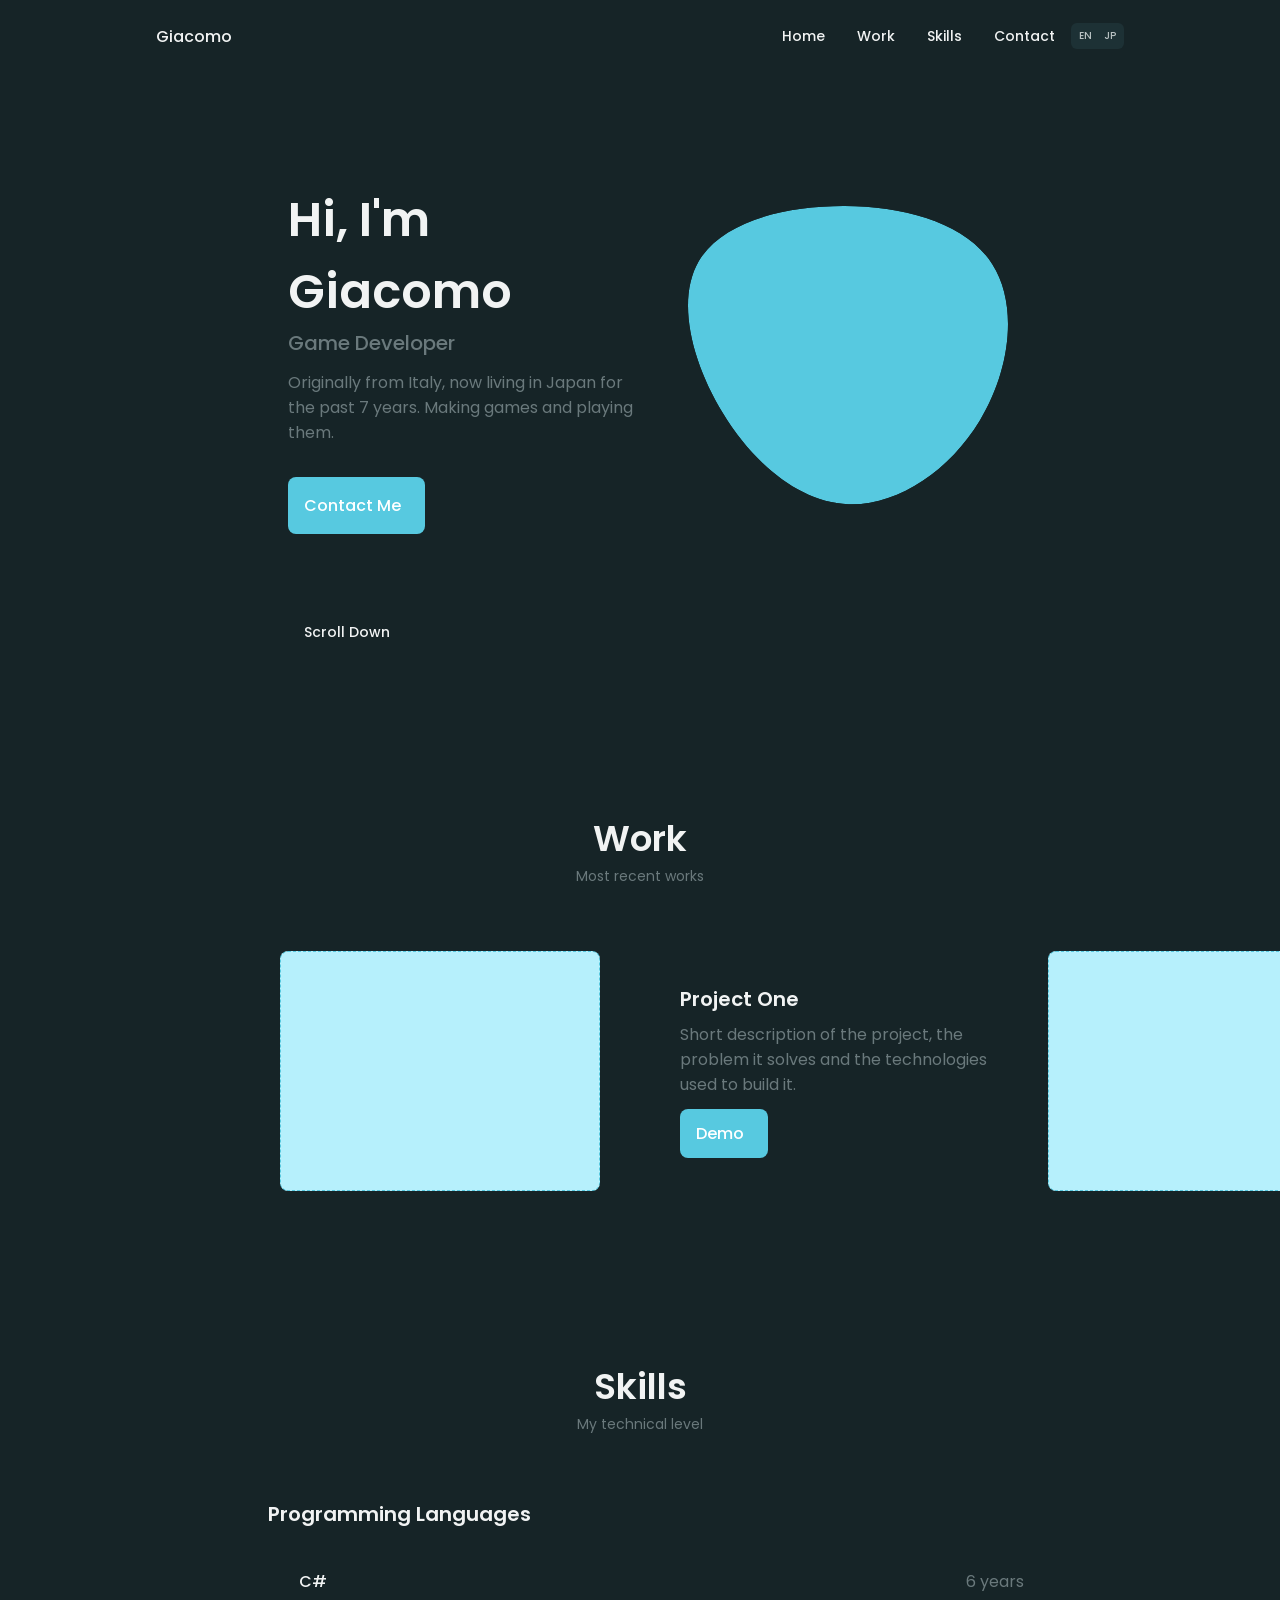
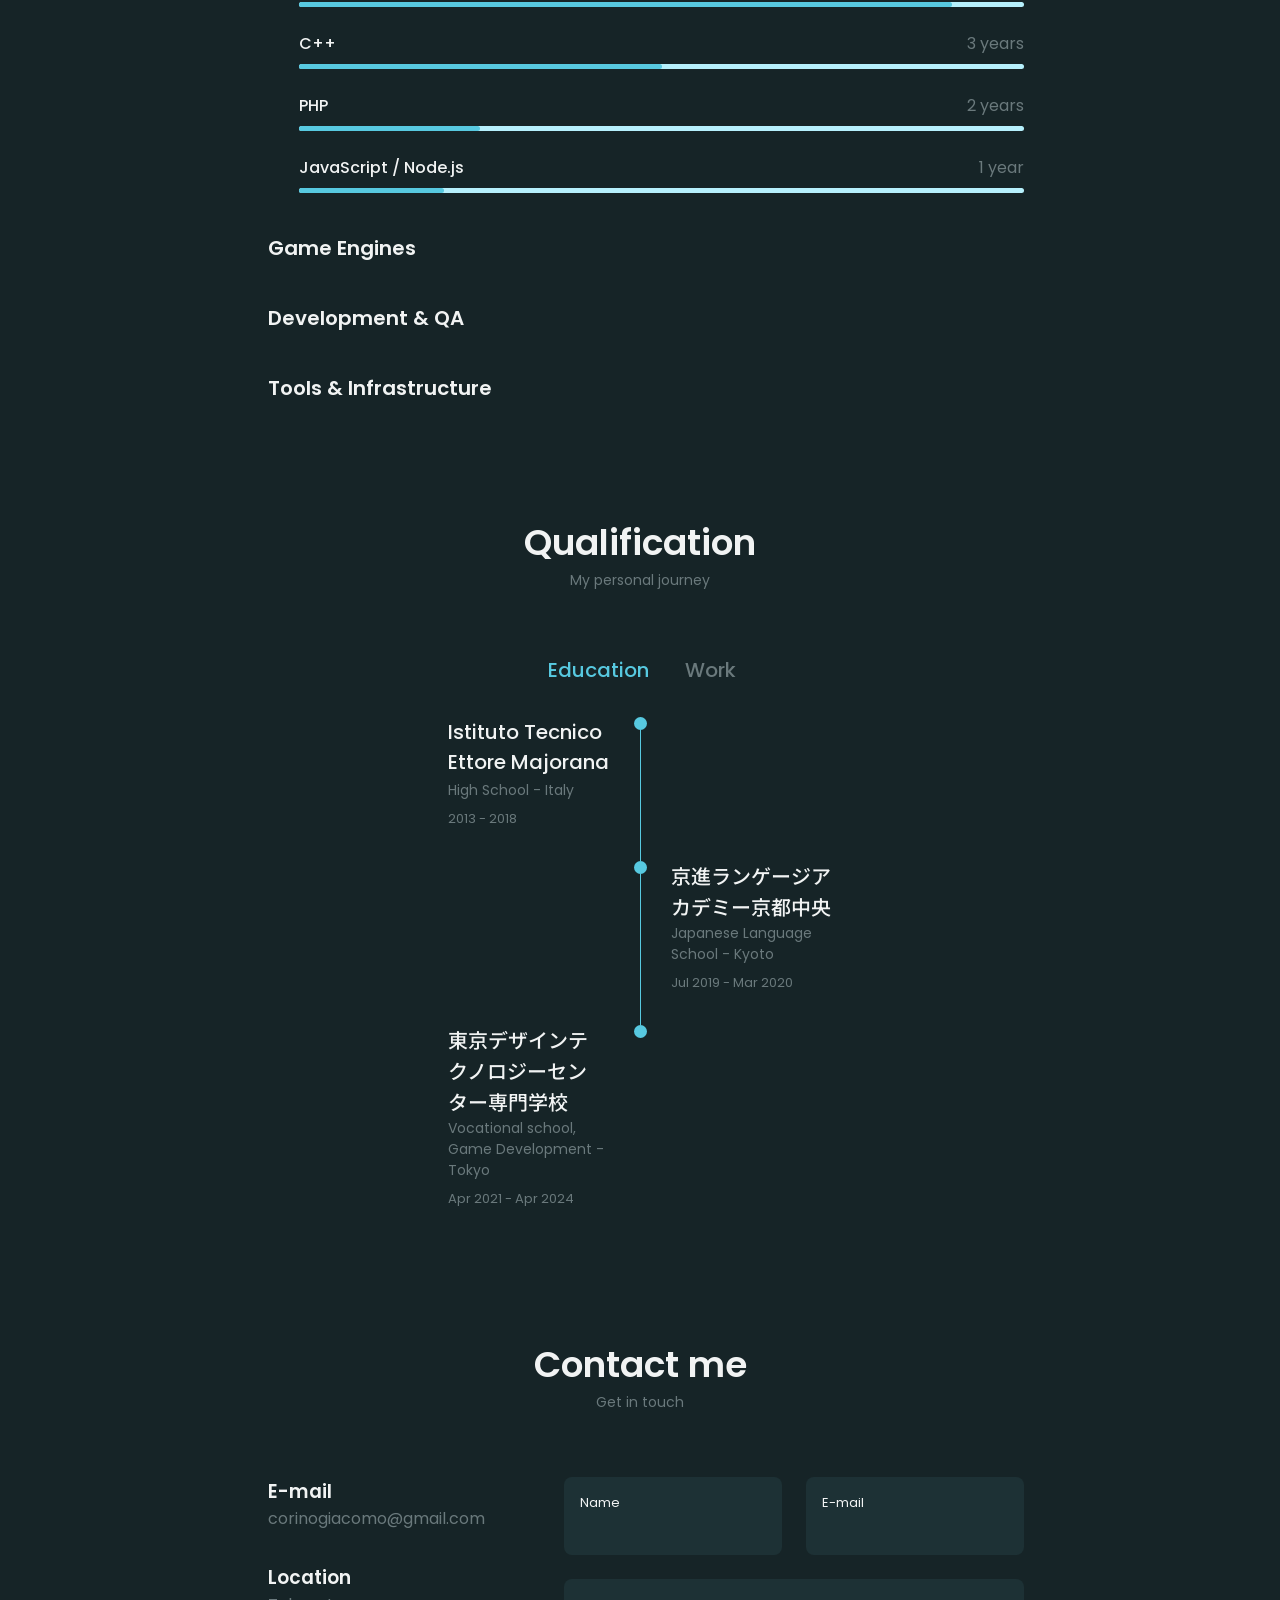
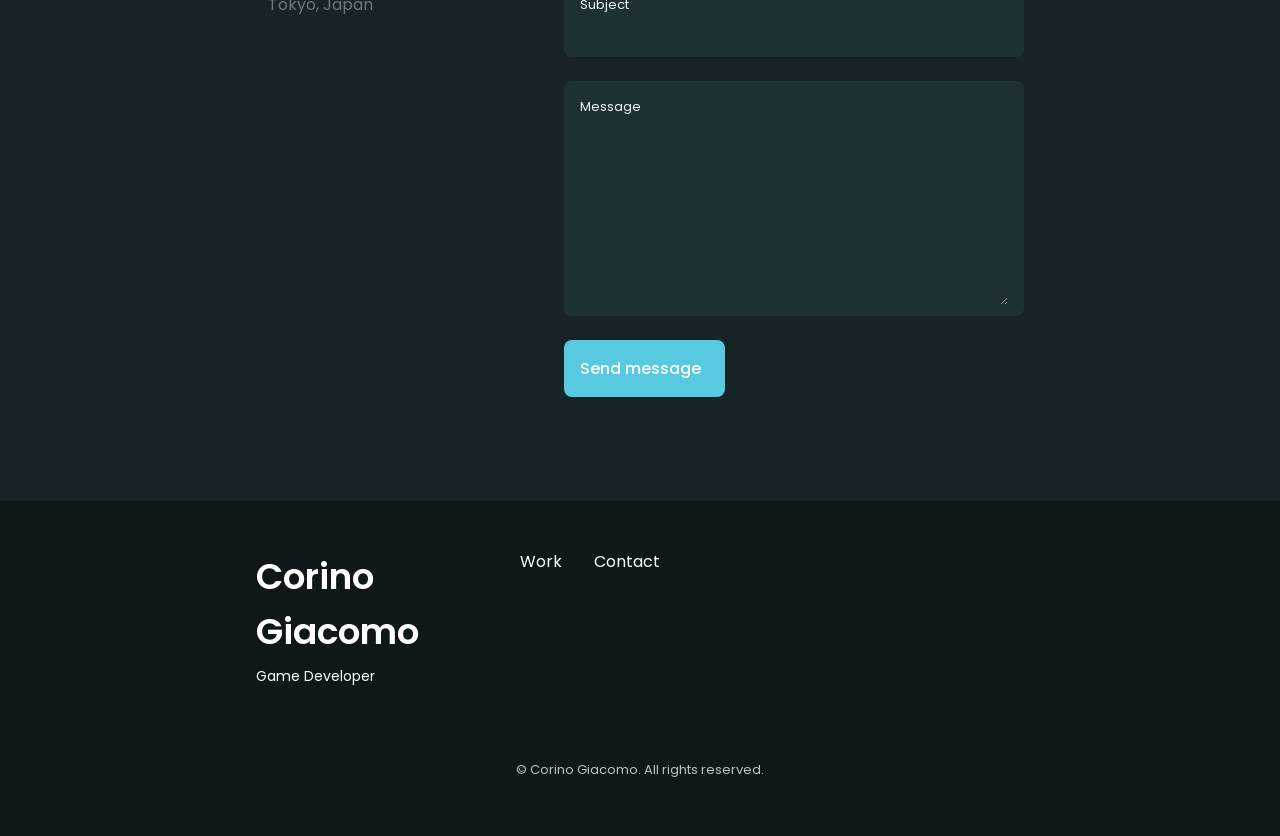
==== index.html @ ec6064d3 "chore: update description text" ====
<!DOCTYPE html>
    <html lang="en">
    <head>
        <meta charset="UTF-8">
        <meta name="viewport" content="width=device-width, initial-scale=1.0">

        <!--==================== UNICONS ====================-->
        <link rel="stylesheet" href="https://unicons.iconscout.com/release/v4.0.0/css/line.css">

        <!--==================== SWIPER CSS ====================-->
        <link rel="stylesheet" href="./packages/css/swiper-bundle.min.css">

        <!--==================== CSS ====================-->
        <link rel="stylesheet" href="./packages/css/styles.css">

        <title>Corino Giacomo — Game Developer</title>
    </head>
    <body>
        <!--==================== HEADER ====================-->
        <header class="header" id="header">
            <nav class="nav container">
                <a href="#" class="nav__logo" data-i18n="common.name">Giacomo</a>
                <div class="nav__menu" id="nav-menu">
                    <ul class="nav__list grid">
                        <li class="nav__item">
                            <a href="#home" class="nav__link">
                                <i class="uil uil-estate nav__icon"></i><span data-i18n="nav.home">Home</span>
                            </a>
                        </li>
                        <li class="nav__item">
                            <a href="#work" class="nav__link">
                                <i class="uil uil-scenery nav__icon"></i><span data-i18n="nav.work">Work</span>
                            </a>
                        </li>
                        <li class="nav__item">
                            <a href="#skills" class="nav__link">
                                <i class="uil uil-file-alt nav__icon"></i><span data-i18n="nav.skills">Skills</span>
                            </a>
                        </li>
                        <li class="nav__item">
                            <a href="#contact" class="nav__link">
                                <i class="uil uil-message nav__icon"></i><span data-i18n="nav.contact">Contact</span>
                            </a>
                        </li>
                    </ul>
                    <i class="uil uil-times nav__close" id="nav-close"></i>
                </div>
                <div class="nav__btns">
                    <!-- Language switch -->
                    <div class="lang-switch" role="group" aria-label="Language">
                        <button type="button" class="lang-switch__btn" data-lang="en">EN</button>
                        <button type="button" class="lang-switch__btn" data-lang="ja">JP</button>
                    </div>

                    <div class="nav__toggle" id="nav-toggle">
                        <i class="uil uil-apps"></i>
                    </div>
                </div>
            </nav>
        </header>

        <!--==================== MAIN ====================-->
        <main class="main">
            <!--==================== HOME ====================-->
            <section class="home section" id="home">
                <div class="home__container container grid">
                    <div class="home__content grid">
                        <div class="home__social">
                            <a href="https://www.linkedin.com/in/giacomo-corino-6b6a43167/" target="_blank" rel="noopener" class="home__social-icon" aria-label="LinkedIn">
                                <i class="uil uil-linkedin-alt"></i>
                            </a>
                            <a href="https://github.com/corinogiacomo" target="_blank" rel="noopener" class="home__social-icon" aria-label="GitHub">
                                <i class="uil uil-github-alt"></i>
                            </a>
                        </div>

                        <div class="home__img">
                            <svg class="home__blob" viewBox="0 0 200 187" xmlns="http://www.w3.org/2000/svg" xmlns:xlink="http://www.w3.org/1999/xlink">
                                <mask id="mask0" mask-type="alpha">
                                    <path d="M190.312 36.4879C206.582 62.1187 201.309 102.826 182.328 134.186C163.346 165.547
                                    130.807 187.559 100.226 186.353C69.6454 185.297 41.0228 161.023 21.7403 129.362C2.45775
                                    97.8511 -7.48481 59.1033 6.67581 34.5279C20.9871 10.1032 59.7028 -0.149132 97.9666
                                    0.00163737C136.23 0.303176 174.193 10.857 190.312 36.4879Z"/>
                                </mask>
                                <g mask="url(#mask0)">
                                    <path d="M190.312 36.4879C206.582 62.1187 201.309 102.826 182.328 134.186C163.346
                                    165.547 130.807 187.559 100.226 186.353C69.6454 185.297 41.0228 161.023 21.7403
                                    129.362C2.45775 97.8511 -7.48481 59.1033 6.67581 34.5279C20.9871 10.1032 59.7028
                                    -0.149132 97.9666 0.00163737C136.23 0.303176 174.193 10.857 190.312 36.4879Z"/>
                                </g>
                            </svg>
                        </div>

                        <div class="home__data">
                            <h1 class="home__title" data-i18n-html="home.title">Hi, I'm Giacomo</h1>
                            <h3 class="home__subtitle" data-i18n="common.role">Game Developer</h3>
                            <p class="home__description" data-i18n="home.description">Originally from Italy, now living in Japan for the past 7 years. Making games and playing them.</p>
                            <a href="#contact" class="button button--flex home__button">
                                <span data-i18n="home.contact">Contact Me</span><i class="uil uil-message button__icon"></i>
                            </a>
                        </div>
                    </div>

                    <div class="home__scroll">
                        <a href="#work" class="home__scroll-button button--flex">
                            <i class="uil uil-mouse-alt home__scroll-mouse"></i>
                            <span class="home__scroll-name" data-i18n="home.scroll">Scroll Down</span>
                            <i class="uil uil-arrow-down home__scroll-arrow"></i>
                        </a>
                    </div>
                </div>
            </section>

            <!--==================== WORK ====================-->
            <section class="work section" id="work">
                <h2 class="section__title" data-i18n="work.title">Work</h2>
                <span class="section__subtitle" data-i18n="work.subtitle">Most recent works</span>

                <div class="work__container container swiper-container">
                    <div class="swiper-wrapper">
                        <!--==================== WORK 1 ====================-->
                        <div class="work__content grid swiper-slide">
                            <div class="work__img img-placeholder"></div>

                            <div>
                                <h3 class="work__title" data-i18n="work.p1">Project One</h3>
                                <p class="work__description" data-i18n="work.description">Short description of the project, the problem it solves
                                    and the technologies used to build it.</p>
                                <a href="#" class="button button--flex button--small work__button">
                                    <span data-i18n="work.demo">Demo</span>
                                    <i class="uil uil-arrow-right button__icon"></i>
                                </a>
                            </div>
                        </div>

                        <!--==================== WORK 2 ====================-->
                        <div class="work__content grid swiper-slide">
                            <div class="work__img img-placeholder"></div>

                            <div>
                                <h3 class="work__title" data-i18n="work.p2">Project Two</h3>
                                <p class="work__description" data-i18n="work.description">Short description of the project, the problem it solves
                                    and the technologies used to build it.</p>
                                <a href="#" class="button button--flex button--small work__button">
                                    <span data-i18n="work.demo">Demo</span>
                                    <i class="uil uil-arrow-right button__icon"></i>
                                </a>
                            </div>
                        </div>

                        <!--==================== WORK 3 ====================-->
                        <div class="work__content grid swiper-slide">
                            <div class="work__img img-placeholder"></div>

                            <div>
                                <h3 class="work__title" data-i18n="work.p3">Project Three</h3>
                                <p class="work__description" data-i18n="work.description">Short description of the project, the problem it solves
                                    and the technologies used to build it.</p>
                                <a href="#" class="button button--flex button--small work__button">
                                    <span data-i18n="work.demo">Demo</span>
                                    <i class="uil uil-arrow-right button__icon"></i>
                                </a>
                            </div>
                        </div>
                    </div>

                    <!-- add arrows-->
                    <div class="swiper-button-next">
                        <i class="uil uil-angle-right-b swiper-work-icon"></i>
                    </div>

                    <div class="swiper-button-prev">
                        <i class="uil uil-angle-left-b swiper-work-icon"></i>
                    </div>

                    <!-- Add Pagination -->
                    <div class="swiper-pagination"></div>
                </div>
            </section>

            <!--==================== SKILLS ====================-->
            <section class="skills section" id="skills">
                <h2 class="section__title" data-i18n="skills.title">Skills</h2>
                <span class="section__subtitle" data-i18n="skills.subtitle">My technical level</span>

                <div class="skills__container container grid">
                    <div>
                        <!--==================== PROGRAMMING LANGUAGES ====================-->
                        <div class="skills__content skills__open">
                            <div class="skills__header">
                                <i class="uil uil-brackets-curly skills__icon"></i>
                                <h1 class="skills__title" data-i18n="skills.languages.title">Programming Languages</h1>

                                <i class="uil uil-angle-down skills__arrow"></i>
                            </div>
                            <div class="skills__list grid">
                                <div class="skills__data">
                                    <div class="skills__titles">
                                        <h3 class="skills__name">C#</h3>
                                        <span class="skills__number" data-i18n="skills.duration.y6">6 years</span>
                                    </div>
                                    <div class="skills__bar">
                                        <span class="skills__percentage" style="width: 90%"></span>
                                    </div>
                                </div>

                                <div class="skills__data">
                                    <div class="skills__titles">
                                        <h3 class="skills__name">C++</h3>
                                        <span class="skills__number" data-i18n="skills.duration.y3">3 years</span>
                                    </div>
                                    <div class="skills__bar">
                                        <span class="skills__percentage" style="width: 50%"></span>
                                    </div>
                                </div>

                                <div class="skills__data">
                                    <div class="skills__titles">
                                        <h3 class="skills__name">PHP</h3>
                                        <span class="skills__number" data-i18n="skills.duration.y2">2 years</span>
                                    </div>
                                    <div class="skills__bar">
                                        <span class="skills__percentage" style="width: 25%"></span>
                                    </div>
                                </div>

                                <div class="skills__data">
                                    <div class="skills__titles">
                                        <h3 class="skills__name">JavaScript / Node.js</h3>
                                        <span class="skills__number" data-i18n="skills.duration.y1">1 year</span>
                                    </div>
                                    <div class="skills__bar">
                                        <span class="skills__percentage" style="width: 20%"></span>
                                    </div>
                                </div>
                            </div>
                        </div>

                        <!--==================== GAME ENGINES ====================-->
                        <div class="skills__content skills__close">
                            <div class="skills__header">
                                <i class="uil uil-cube skills__icon"></i>
                                <h1 class="skills__title" data-i18n="skills.engines.title">Game Engines</h1>

                                <i class="uil uil-angle-down skills__arrow"></i>
                            </div>
                            <div class="skills__list grid">
                                <div class="skills__data">
                                    <div class="skills__titles">
                                        <h3 class="skills__name">Unity</h3>
                                        <span class="skills__number" data-i18n="skills.duration.y6">6 years</span>
                                    </div>
                                    <div class="skills__bar">
                                        <span class="skills__percentage" style="width: 90%"></span>
                                    </div>
                                </div>

                                <div class="skills__data">
                                    <div class="skills__titles">
                                        <h3 class="skills__name">Unreal Engine</h3>
                                        <span class="skills__number" data-i18n="skills.duration.y2">2 years</span>
                                    </div>
                                    <div class="skills__bar">
                                        <span class="skills__percentage" style="width: 50%"></span>
                                    </div>
                                </div>
                            </div>
                        </div>
                    </div>

                    <div>
                        <!--==================== DEVELOPMENT & QA ====================-->
                        <div class="skills__content skills__close">
                            <div class="skills__header">
                                <i class="uil uil-check-circle skills__icon"></i>
                                <h1 class="skills__title" data-i18n="skills.qa.title">Development &amp; QA</h1>

                                <i class="uil uil-angle-down skills__arrow"></i>
                            </div>
                            <div class="skills__list grid">
                                <div class="skills__data">
                                    <div class="skills__titles">
                                        <h3 class="skills__name" data-i18n="skills.qa.unit">Unit Testing</h3>
                                        <span class="skills__number" data-i18n="skills.duration.y6">6 years</span>
                                    </div>
                                    <div class="skills__bar">
                                        <span class="skills__percentage" style="width: 90%"></span>
                                    </div>
                                </div>

                                <div class="skills__data">
                                    <div class="skills__titles">
                                        <h3 class="skills__name" data-i18n="skills.qa.integration">Integration Testing</h3>
                                        <span class="skills__number" data-i18n="skills.duration.y6">6 years</span>
                                    </div>
                                    <div class="skills__bar">
                                        <span class="skills__percentage" style="width: 90%"></span>
                                    </div>
                                </div>

                                <div class="skills__data">
                                    <div class="skills__titles">
                                        <h3 class="skills__name" data-i18n="skills.qa.testCode">Test Code Creation</h3>
                                        <span class="skills__number" data-i18n="skills.duration.y6">6 years</span>
                                    </div>
                                    <div class="skills__bar">
                                        <span class="skills__percentage" style="width: 90%"></span>
                                    </div>
                                </div>

                                <div class="skills__data">
                                    <div class="skills__titles">
                                        <h3 class="skills__name" data-i18n="skills.qa.performance">Performance Tuning</h3>
                                        <span class="skills__number" data-i18n="skills.duration.y2">2 years</span>
                                    </div>
                                    <div class="skills__bar">
                                        <span class="skills__percentage" style="width: 50%"></span>
                                    </div>
                                </div>

                            </div>
                        </div>

                        <!--==================== TOOLS & INFRASTRUCTURE ====================-->
                        <div class="skills__content skills__close">
                            <div class="skills__header">
                                <i class="uil uil-server-network skills__icon"></i>
                                <h1 class="skills__title" data-i18n="skills.tools.title">Tools &amp; Infrastructure</h1>

                                <i class="uil uil-angle-down skills__arrow"></i>
                            </div>
                            <div class="skills__list grid">
                                <div class="skills__data">
                                    <div class="skills__titles">
                                        <h3 class="skills__name">Git</h3>
                                        <span class="skills__number" data-i18n="skills.duration.y4">4 years</span>
                                    </div>
                                    <div class="skills__bar">
                                        <span class="skills__percentage" style="width: 70%"></span>
                                    </div>
                                </div>

                                <div class="skills__data">
                                    <div class="skills__titles">
                                        <h3 class="skills__name">MySQL</h3>
                                        <span class="skills__number" data-i18n="skills.duration.y1">1 year</span>
                                    </div>
                                    <div class="skills__bar">
                                        <span class="skills__percentage" style="width: 25%"></span>
                                    </div>
                                </div>

                                <div class="skills__data">
                                    <div class="skills__titles">
                                        <h3 class="skills__name">Linux (Debian / Ubuntu)</h3>
                                        <span class="skills__number" data-i18n="skills.duration.y1">1 year</span>
                                    </div>
                                    <div class="skills__bar">
                                        <span class="skills__percentage" style="width: 25%"></span>
                                    </div>
                                </div>
                            </div>
                        </div>
                    </div>
                </div>
            </section>

              <!--==================== QUALIFICATION ====================-->
        <section class="qualification__section">
            <h2 class="section__title" data-i18n="qualification.title">Qualification</h2>
            <span class="section__subtitle" data-i18n="qualification.subtitle">My personal journey</span>

            <div class="qualification__container container">
                <div class="qualification__tabs">
                    <div class="qualification__button button--flex qualification__active" data-target='#education'>
                        <i class="uil uil-graduation-cap qualification__icon"></i>
                        <span data-i18n="qualification.education">Education</span>
                    </div>

                    <div class="qualification__button button--flex" data-target="#experience">
                        <i class="uil uil-briefcase-alt qualification__icon"></i>
                        <span data-i18n="qualification.work">Work</span>
                    </div>
                </div>

                <div class="qualification__sections">
            <!--==================== QUALIFICATION CONTENT 1 ====================-->
            <div class="qualification__content qualification__active" data-content id="education">
             <!--==================== EDUCATION 1 ====================-->
             <div class="qualification__data">
                 <div>
                     <h3 class="qualification__title" data-i18n="qualification.edu1.name">Istituto Tecnico Ettore Majorana</h3>
                     <span class="qualification__subtitle" data-i18n="qualification.edu1.detail">High School - Italy</span>
                     <div class="qualification__calendar">
                        <i class="uil uil-calendar-alt"></i>
                        <span data-i18n="qualification.edu1.date">2013 - 2018</span>
                     </div>
                 </div>

                 <div class="qualification__timeline">
                     <span class="qualification__rounder"></span>
                     <span class="qualification__line"></span>
                 </div>
             </div>

             <!--==================== EDUCATION 2 ====================-->
             <div class="qualification__data">
                <div></div>
                <div class="qualification__timeline">
                   <span class="qualification__rounder"></span>
                   <span class="qualification__line"></span>
                </div>

                <div>
                    <h3 class="qualification__title" data-i18n="qualification.edu2.name">京進ランゲージアカデミー京都中央</h3>
                    <span class="qualification__subtitle" data-i18n="qualification.edu2.detail">Japanese Language School - Kyoto</span>
                    <div class="qualification__calendar">
                       <i class="uil uil-calendar-alt"></i>
                       <span data-i18n="qualification.edu2.date">Jul 2019 - Mar 2020</span>
                    </div>
                </div>
            </div>

            <!--==================== EDUCATION 3 ====================-->
            <div class="qualification__data">
                <div>
                    <h3 class="qualification__title" data-i18n="qualification.edu3.name">東京デザインテクノロジーセンター専門学校</h3>
                    <span class="qualification__subtitle" data-i18n="qualification.edu3.detail">Vocational school, Game Development - Tokyo</span>
                    <div class="qualification__calendar">
                       <i class="uil uil-calendar-alt"></i>
                       <span data-i18n="qualification.edu3.date">Apr 2021 - Apr 2024</span>
                    </div>
                </div>

                <div class="qualification__timeline">
                    <span class="qualification__rounder"></span>
                    <!-- <span class="qualification__line"></span> -->
                </div>
            </div>
            </div>

            <!--==================== QUALIFICATION CONTENT 2 ====================-->
            <div class="qualification__content" data-content id="experience">
                <!--==================== WORK 1 ====================-->
                <div class="qualification__data">
                    <div>
                        <h3 class="qualification__title" data-i18n="qualification.job1.name">Ni.Co S.r.l</h3>
                        <span class="qualification__subtitle" data-i18n="qualification.job1.detail">Web Programmer - Turin, Italy</span>
                        <span class="qualification__description" data-i18n="qualification.job1.description">Internship. Web programmer for a bank surveillance application.</span>
                        <div class="qualification__calendar">
                           <i class="uil uil-calendar-alt"></i>
                           <span data-i18n="qualification.job1.date">Dec 2018 - May 2019</span>
                        </div>
                    </div>

                    <div class="qualification__timeline">
                        <span class="qualification__rounder"></span>
                        <span class="qualification__line"></span>
                    </div>
                </div>

                <!--==================== WORK 2 ====================-->
                <div class="qualification__data">
                   <div></div>
                   <div class="qualification__timeline">
                      <span class="qualification__rounder"></span>
                      <!-- <span class="qualification__line"></span> -->
                   </div>

                   <div>
                       <h3 class="qualification__title" data-i18n="qualification.job2.name">Mankind Games</h3>
                       <span class="qualification__subtitle" data-i18n="qualification.job2.detail">Game Programmer - Tokyo, Japan</span>
                       <span class="qualification__description" data-i18n="qualification.job2.description">Game programmer working with Unity3D and Unreal Engine 4.</span>
                       <div class="qualification__calendar">
                          <i class="uil uil-calendar-alt"></i>
                          <span data-i18n="qualification.job2.date">Apr 2024 - Present</span>
                       </div>
                   </div>
               </div>

               </div>

               </div>
            </div>
        </section>

        <!--==================== CONTACT ME ====================-->
        <section class="contact section" id="contact">
            <h2 class="section__title" data-i18n="contact.title">Contact me</h2>
            <span class="section__subtitle" data-i18n="contact.subtitle">Get in touch</span>

            <div class="contact__container container grid">
                <div>
                    <div class="contact__information">
                        <i class="uil uil-envelope contact__icon"></i>

                        <div>
                            <h3 class="contact__title" data-i18n="contact.email">E-mail</h3>
                            <span class="contatc__subtitle">corinogiacomo@gmail.com</span>
                        </div>
                    </div>

                    <div class="contact__information">
                        <i class="uil uil-map-marker contact__icon"></i>

                        <div>
                            <h3 class="contact__title" data-i18n="contact.location">Location</h3>
                            <span class="contatc__subtitle" data-i18n="contact.locationValue">Tokyo, Japan</span>
                        </div>
                    </div>
                </div>

                <form action="https://formsubmit.co/corinogiacomo@gmail.com" method="POST" class="contact__form grid">
                    <div class="contact__inputs grid">
                        <div class="contact__content">
                            <label for="contact-name" class="contact__label" data-i18n="contact.formName">Name</label>
                            <input type="text" id="contact-name" name="name" required class="contact__input">
                        </div>

                        <div class="contact__content">
                            <label for="contact-email" class="contact__label" data-i18n="contact.formEmail">E-mail</label>
                            <input type="email" id="contact-email" name="email" required class="contact__input">
                        </div>
                    </div>

                    <div class="contact__content">
                        <label for="contact-subject" class="contact__label" data-i18n="contact.formSubject">Subject</label>
                        <input type="text" id="contact-subject" name="_subject" required class="contact__input">
                    </div>

                    <div class="contact__content">
                        <label for="contact-message" class="contact__label" data-i18n="contact.formDescription">Message</label>
                        <textarea id="contact-message" name="message" cols="0" rows="7" required class="contact__input"></textarea>
                    </div>

                    <input type="hidden" name="_template" value="table">
                    <input type="text" name="_honey" class="contact__honeypot" tabindex="-1" autocomplete="off">

                    <div>
                        <button type="submit" class="button button--flex">
                            <span data-i18n="contact.send">Send message</span>
                            <i class="uil uil-message button__icon"></i>
                        </button>
                    </div>
                </form>
            </div>

        </section>
    </main>

    <!--==================== FOOTER ====================-->
    <footer class="footer">

        <div class="footer__bg">
            <div class="footer__container container grid">
                <div>
                    <h1 class="footer__title" data-i18n="common.fullName">Corino Giacomo</h1>
                    <span class="footer__subtitle" data-i18n="common.role">Game Developer</span>
                </div>

                <ul class="footer__links">
                    <li>
                        <a href="#work" class="footer__link" data-i18n="footer.work">Work</a>
                    </li>
                    <li>
                        <a href="#contact" class="footer__link" data-i18n="footer.contact">Contact</a>
                    </li>
                </ul>

                <div class="footer__socials">
                    <a href="https://www.linkedin.com/in/giacomo-corino-6b6a43167/" target="_blank" rel="noopener" class="footer__social" aria-label="LinkedIn">
                        <i class="uil uil-linkedin-alt"></i>
                    </a>
                    <a href="https://github.com/corinogiacomo" target="_blank" rel="noopener" class="footer__social" aria-label="GitHub">
                        <i class="uil uil-github-alt"></i>
                    </a>
                </div>
            </div>
            <p class="footer__copy" data-i18n="footer.copy">&#169; Corino Giacomo. All rights reserved.</p>
        </div>
    </footer>

    <!--==================== SCROLL TOP ====================-->
    <a href="#" class="scrollup" id="scroll-up">
        <i class="uil uil-arrow-up scrollup__icon"></i>
    </a>


    <!--==================== SWIPER JS ====================-->
    <script src="./packages/js/swiper-bundle.min.js"></script>

    <!--==================== I18N ====================-->
    <script src="./packages/js/translations.js"></script>
    <script src="./packages/js/i18n.js"></script>

    <!--==================== MAIN JS ====================-->
    <script src="./packages/js/main.js"></script>
</body>

</html>
---- packages/css/styles.css ----
/* ==================== GOOGLE FONTS ====================*/
@import url("https://fonts.googleapis.com/css2?family=Poppins:wght@400;500;600&family=Noto+Sans+JP:wght@400;500;600&display=swap");

/*==================== VARIABLES CSS ====================*/
:root {
  --header-height: 3rem;

  /*========== Colors ==========*/
  /* Change favorite color */
  --hue-color: 190; /*Purple 250 - Green 142 - Blue 230 - Pink 340*/

  /* HSL color mode */
  --first-color: hsl(var(--hue-color), 69%, 61%);
  --first-color-second: hsl(var(--hue-color), 30%, 8%);
  --first-color-alt: hsl(var(--hue-color), 57%, 53%);
  --first-color-lighter: hsl(var(--hue-color), 92%, 85%);
  --title-color: hsl(var(--hue-color), 8%, 95%);
  --text-color: hsl(var(--hue-color), 8%, 45%);
  --text-color-light: hsl(var(--hue-color), 8%, 75%);
  --input-color: hsl(var(--hue-color), 29%, 16%);
  --body-color: hsl(var(--hue-color), 28%, 12%);
  --container-color: hsl(var(--hue-color), 29%, 16%);
  --scroll-bar-color: hsl(var(--hue-color), 12%, 48%);
  --scroll-thumb-color: hsl(var(--hue-color), 12%, 36%);

  /*========== Font and typography ==========*/
  --body-font: "Poppins", "Noto Sans JP", sans-serif;

  /* .5rem = 8px, 1rem = 16px, 1.5rem = 24px ... */
  --big-font-size: 2rem;
  --h1-font-size: 1.5rem;
  --h2-font-size: 1.25rem;
  --h3-font-size: 1.125rem;
  --normal-font-size: 0.938rem;
  --small-font-size: 0.813rem;
  --smaller-font-size: 0.75rem;

  /*========== Font weight ==========*/
  --font-medium: 500;
  --font-semi-bold: 600;

  /*========== Margenes Bottom ==========*/
  /* .25rem = 4px, .5rem = 8px, .75rem = 12px ... */
  --mb-0-25: 0.25rem;
  --mb-0-5: 0.5rem;
  --mb-0-75: 0.75rem;
  --mb-1: 1rem;
  --mb-1-5: 1.5rem;
  --mb-2: 2rem;
  --mb-2-5: 2.5rem;
  --mb-3: 3rem;

  /*========== z index ==========*/
  --z-tooltip: 10;
  --z-fixed: 100;
  --z-modal: 1000;
}

/* Font size for large devices */
@media screen and (min-width: 968px) {
  :root {
    --big-font-size: 3rem;
    --h1-font-size: 2.25rem;
    --h2-font-size: 1.5rem;
    --h3-font-size: 1.25rem;
    --normal-font-size: 1rem;
    --small-font-size: 0.875rem;
    --smaller-font-size: 0.813rem;
  }
}

/*========== Language switch ==========*/
.nav__btns {
  display: flex;
  align-items: center;
}

.lang-switch {
  display: flex;
  align-items: center;
  margin-right: var(--mb-1);
  padding: 2px;
  border-radius: 0.375rem;
  background-color: var(--container-color);
}

.lang-switch__btn {
  padding: 0.188rem 0.375rem;
  font-family: var(--body-font);
  font-size: 0.625rem;
  font-weight: var(--font-medium);
  color: var(--text-color-light);
  background-color: transparent;
  border: none;
  border-radius: 0.25rem;
  cursor: pointer;
  transition: 0.3s;
}

.lang-switch__btn:hover {
  color: var(--title-color);
}

.lang-switch__btn--active {
  color: #fff;
  background-color: var(--first-color);
}

.lang-switch__btn--active:hover {
  color: #fff;
}

/*==================== BASE ====================*/

* {
  box-sizing: border-box;
  padding: 0;
  margin: 0;
}

html {
  scroll-behavior: smooth;
}

body {
  margin: 0 0 var(--header-height) 0;
  font-family: var(--body-font);
  font-size: var(--normal-font-size);
  background-color: var(--body-color);
  color: var(--text-color);
}

h1,
h2,
h3,
h4 {
  color: var(--title-color);
  font-weight: var(--font-semi-bold);
  text-wrap: balance;
}

/*========== Line breaking ==========*/
/* i18n.js sets html[lang], so these apply only while Japanese is active */
:root[lang="ja"] {
  line-break: strict;
  word-break: auto-phrase;
}

/* Wrap a phrase in .phrase to forbid breaking inside it */
.phrase {
  display: inline-block;
}

ul {
  list-style: none;
}

a {
  text-decoration: none;
}

img {
  width: 100%;
  height: auto;
}

/*==================== REUSABLE CSS CLASSES ====================*/
.section {
  padding: 2rem 0 4rem;
  margin-bottom: 40px;
}

.section__title {
  font-size: var(--h1-font-size);
}

.section__subtitle {
  display: block;
  font-size: var(--small-font-size);
  margin-bottom: var(--mb-2);
}

.section__title,
.section__subtitle {
  text-align: center;
}

/*==================== LAYOUT ====================*/

.container {
  max-width: 768px;
  margin-left: var(--mb-1-5);
  margin-right: var(--mb-1-5);
}

.grid {
  display: grid;
  gap: 1.5rem;
}

.header {
  width: 100%;
  position: fixed;
  bottom: 0;
  left: 0;
  z-index: var(--z-fixed);
  background-color: var(--body-color);
}

/*==================== NAV ====================*/
.nav {
  max-width: 968px;
  height: var(--header-height);
  display: flex;
  justify-content: space-between;
  align-items: center;
}

.nav__logo,
.nav__toggle {
  color: var(--title-color);
  font-weight: var(--font-medium);
}

.nav__logo:hover {
  color: var(--first-color);
}

.nav__toggle {
  font-size: 1.1rem;
  cursor: pointer;
}

.nav__toggle:hover {
  color: var(--first-color);
}

@media screen and (max-width: 767px) {
  .nav__menu {
    position: fixed;
    bottom: -100%;
    left: 0;
    width: 100%;
    background-color: var(--body-color);
    padding: 2rem 1.5rem 4rem;
    box-shadow: 0 -1px 4px rgba(0, 0, 0, 0.15);
    border-radius: 1.5rem 1.5rem 0 0;
    transition: 0.3s;
  }
}

.nav__list {
  grid-template-columns: repeat(3, 1fr);
  gap: 2rem;
}
.nav__link {
  display: flex;
  flex-direction: column;
  align-items: center;
  font-size: var(--small-font-size);
  color: var(--title-color);
  font-weight: var(--font-medium);
}

.nav__link:hover {
  color: var(--first-color);
}

.nav__icon {
  font-size: 1.2rem;
}

.nav__close {
  position: absolute;
  right: 1.3rem;
  bottom: 0.5rem;
  font-size: 1.5rem;
  cursor: pointer;
  color: var(--first-color);
}

.nav__close:hover {
  color: var(--first-color-alt);
}

/* show menu */
.show-menu {
  bottom: 0;
}

/* Active link */
.active-link {
  color: var(--first-color);
}

/* Change background header */
.scroll-header {
  box-shadow: 0 -1px 4px rgba(0, 0, 0, 0.15);
}

/*==================== HOME ====================*/

.home__container {
  gap: 1rem;
}

.home__content {
  grid-template-columns: 0.5fr 3fr;
  padding-top: 3.5rem;
  align-items: center;
}

.home__social {
  display: grid;
  grid-template-columns: max-content;
  row-gap: 1rem;
}

.home__social-icon {
  font-size: 1.25rem;
  color: var(--first-color);
}

.home__social-icon:hover {
  color: var(--first-color-alt);
}

.home__blob {
  width: 200px;
  fill: var(--first-color);
}

.home__blob-img {
  width: 220px;
}

.home__data {
  grid-column: 1/3;
}

.home__title {
  font-size: var(--big-font-size);
}

.home__subtitle {
  font-size: var(--h3-font-size);
  color: var(--text-color);
  font-weight: var(--font-medium);
  margin-bottom: var(--mb-0-75);
}

.home__description {
  margin-bottom: var(--mb-2);
}

.home__scroll {
  display: none;
}

.home__scroll-button {
  color: var(--first-color);
  transition: 0.3s;
}

.home__scroll-button:hover {
  transform: translateY(0.25rem);
}

.home__scroll-mouse {
  font-size: 2rem;
}

.home__scroll-name {
  font-size: var(--small-font-size);
  color: var(--title-color);
  font-weight: var(--font-medium);
  margin-right: var(--mb-0-25);
}

.home__scroll-arrow {
  font-size: 1.25rem;
}
/*==================== BUTTONS ====================*/

.button {
  display: inline-block;
  background-color: var(--first-color);
  color: #fff;
  padding: 1rem;
  border-radius: 0.5rem;
  font-family: var(--body-font);
  font-size: var(--normal-font-size);
  font-weight: var(--font-medium);
  border: none;
  cursor: pointer;
}

.button:hover {
  background-color: var(--first-color-alt);
}

.button__icon {
  font-size: 1.2rem;
  margin-left: var(--mb-0-5);
  transition: 0.3s;
}

.button--flex {
  display: inline-flex;
  align-items: center;
  transition: 0.3s;
}

.button--small {
  padding: 0.75rem 1rem;
}

.button--link {
  padding: 0;
  background-color: transparent;
  color: var(--first-color);
}

.button--link:hover {
  background-color: transparent;
  color: var(--first-color-alt);
}

/*==================== SKILLS ====================*/

.skills__container {
  row-gap: 0;
}

.skills__header {
  display: flex;
  align-items: center;
  margin-bottom: var(--mb-2-5);
  cursor: pointer;
}

.skills__icon,
.skills__arrow {
  font-size: 2rem;
  color: var(--first-color);
}

.skills__icon {
  margin-right: var(--mb-0-75);
}

.skills__title {
  font-size: var(--h3-font-size);
}

.skills__arrow {
  margin-left: auto;
  transition: 0.4s;
}

.skills__list {
  row-gap: 1.5rem;
  padding-left: 2.7rem;
}

.skills__titles {
  display: flex;
  justify-content: space-between;
  margin-bottom: var(--mb-0-5);
}

.skills__name {
  font-size: var(--normal-font-size);
  font-weight: var(--font-medium);
}

.skills__bar,
.skills__percentage {
  height: 5px;
  border-radius: 0.25rem;
}

.skills__bar {
  background-color: var(--first-color-lighter);
}

.skills__percentage {
  display: block;
  background-color: var(--first-color);
}

.skills__close .skills__list {
  height: 0;
  overflow: hidden;
}

.skills__open .skills__list {
  height: max-content;
  margin-bottom: var(--mb-2-5);
}

.skills__open .skills__arrow {
  transform: rotate(-180deg);
}

/*==================== QUALIFICATION ====================*/
.qualification__tabs {
  display: flex;
  justify-content: space-evenly;
  margin-bottom: var(--mb-2);
}

.qualification__button {
  font-size: var(--h3-font-size);
  font-weight: var(--font-medium);
  cursor: pointer;
}

.qualification__button:hover {
  color: var(--first-color);
}

.qualification__icon {
  font-size: 1.8rem;
  margin-right: var(--mb-0-25);
}

/* minmax(0, 1fr) keeps the side columns even; a plain 1fr would let a long
   unbreakable name widen its column and push the timeline off centre */
.qualification__data {
  display: grid;
  grid-template-columns: minmax(0, 1fr) max-content minmax(0, 1fr);
  column-gap: 1.5rem;
}

.qualification__title {
  font-size: var(--h3-font-size);
  font-weight: var(--font-medium);
  overflow-wrap: anywhere;
}

.qualification__subtitle {
  display: inline-block;
  font-size: var(--small-font-size);
  color: var(--text-color);
  margin-bottom: var(--mb-0-5);
}

.qualification__description {
  display: block;
  font-size: var(--small-font-size);
  color: var(--text-color);
  margin-bottom: var(--mb-0-5);
}

.qualification__calendar {
  font-size: var(--smaller-font-size);
  color: var(--text-color);
  margin-bottom: var(--mb-2);
}

/* The line flexes to whatever height the entry needs */
.qualification__timeline {
  display: flex;
  flex-direction: column;
  align-items: center;
}

.qualification__rounder {
  width: 13px;
  height: 13px;
  background-color: var(--first-color);
  border-radius: 50%;
  flex-shrink: 0;
}

.qualification__line {
  width: 1px;
  flex: 1;
  background-color: var(--first-color);
}

.qualification__content[data-content] {
  display: none;
}

.qualification__active[data-content] {
  display: block;
}

.qualification__button.qualification__active {
  color: var(--first-color);
}

/*==================== WORK ====================*/
.work__container {
  overflow: initial;
}

.work__content {
  padding: 0 1.5rem;
}

.work__img {
  width: 265px;
  border-radius: 0.5rem;
  justify-self: center;
}

.work__title {
  font-size: var(--h3-font-size);
  margin-bottom: var(--mb-0-5);
}

.work__description {
  margin-bottom: var(--mb-0-75);
}

.work__button:hover .button__icon {
  transform: translateX(0.25rem);
}

.swiper-button-prev::after,
.swiper-button-next::after {
  content: "";
}

.swiper-work-icon {
  font-size: 2rem;
  color: var(--first-color);
}

.swiper-button-prev {
  left: -0.5rem;
}

.swiper-button-next {
  right: -0.5rem;
}

.swiper-container-horizontal > .swiper-pagination-bullets {
  bottom: -2.5rem;
}

.swiper-pagination-bullet-active {
  background-color: var(--first-color);
}

.swiper-button-prev,
.swiper-button-next,
.swiper-pagination-bullet {
  outline: none;
}
/*==================== CONTACT ME ====================*/
.contact__container {
  row-gap: 3rem;
}

.contact__information {
  display: flex;
  margin-bottom: var(--mb-2);
}

.contact__icon {
  font-size: 1.5rem;
  color: var(--first-color);
  margin-right: var(--mb-0-75);
}

.content__title {
  font-size: var(--h3-font-size);
  font-weight: var(--font-medium);
}

.contact__subtitle {
  font-size: var(--small-font-size);
  color: var(--text-color-light);
}

.contact__content {
  background-color: var(--input-color);
  border-radius: 0.5rem;
  padding: 0.75rem 1rem 0.25rem;
}

.contact__label {
  font-size: var(--smaller-font-size);
  color: var(--title-color);
}

.contact__input {
  width: 100%;
  background-color: var(--input-color);
  color: var(--text-color);
  font-family: var(--body-font);
  font-size: var(--normal-font-size);
  border: none;
  outline: none;
  padding: 0.25rem 0.5rem 0.5rem 0;
}

/* Spam trap: hidden from people, tempting to bots */
.contact__honeypot {
  display: none;
}

/*==================== FOOTER ====================*/
.footer {
  padding-top: 2rem;
}

.footer__container {
  row-gap: 3.5rem;
}

.footer__bg {
  background-color: var(--first-color-second);
  padding: 2rem 0 3rem;
}

.footer__title {
  font-size: var(--h1-font-size);
  margin-bottom: var(--mb-0-25);
}

.footer__subtitle {
  font-size: var(--small-font-size);
}

.footer__links {
  display: flex;
  flex-direction: column;
  row-gap: 1.5rem;
}

.footer__link:hover {
  color: var(--first-color-lighter);
}

.footer__social {
  font-size: 1.25rem;
  margin-right: var(--mb-1-5);
}

.footer__social:hover {
  color: var(--first-color-lighter);
}

.footer__copy {
  font-size: var(--smaller-font-size);
  text-align: center;
  color: var(--text-color-light);
  margin-top: var(--mb-3);
}

.footer__title,
.footer__subtitle,
.footer__link,
.footer__social {
  color: #fff;
}

/*========== SCROLL UP ==========*/
.scrollup {
  position: fixed;
  right: 1rem;
  bottom: -20%;
  background-color: var(--first-color);
  opacity: 0.8;
  padding: 0 0.3rem;
  border-radius: 0.4rem;
  z-index: var(--z-tooltip);
  transition: 0.4s;
}

.scrollup:hover {
  background-color: var(--first-color-alt);
}

.scrollup__icon {
  font-size: 1.5rem;
  color: #fff;
}

/* Show scroll */
.show-scroll {
  bottom: 5rem;
}

/*========== SCROLL BAR ==========*/
::-webkit-scrollbar {
  width: 0.6rem;
  background-color: var(--scroll-bar-color);
  border-radius: 0.5rem;
}

::-webkit-scrollbar-thumb {
  background-color: var(--scroll-thumb-color);
  border-radius: 0.5rem;
}

::-webkit-scrollbar-thumb:hover {
  background-color: var(--text-color-light);
}

/*==================== MEDIA QUERIES ====================*/
/* For small devices */
@media screen and (max-width: 380px) {
  .container {
    margin-left: var(--mb-1);
    margin-right: var(--mb-1);
  }

  .nav__menu {
    padding: 2rem 0.25rem 4rem;
  }

  .nav__list {
    column-gap: 0;
  }

  .home__content {
    grid-template-columns: 0.35fr 3fr;
  }

  .home__blob {
    width: 250px;
  }

  .home__social-icon {
    width: 30px;
  }

  .home__subtitle {
    font-size: 24px;
  }

  .home__description {
    font-size: 18px;
  }

  .home__button {
    font-size: 20px;
  }

  .skills__title {
    font-size: var(--normal-font-size);
  }
  .qualification__data {
    gap: 0.5rem;
  }
}

/* For medium devices */
@media screen and (min-width: 568px) {
  .home__content {
    grid-template-columns: max-content 1fr 1fr;
  }

  .home__data {
    grid-column: initial;
  }
  .home__img {
    order: 1;
    justify-self: center;
  }

  .skills_container,
  .work__content,
  .contact__container,
  .footer__container {
    grid-template-columns: repeat(2, 1fr);
  }

  .qualification__sections {
    display: grid;
    grid-template-columns: 0.6fr;
    justify-content: center;
  }

  @media screen and (min-width: 768px) {
    .container {
      margin-left: auto;
      margin-right: auto;
    }

    .body {
      margin: 0;
    }
    .section {
      padding: 6rem 0 2rem;
    }
    .section__subtitle {
      margin-bottom: 4rem;
    }
    .header {
      top: 0;
      bottom: initial;
    }

    .header,
    .main,
    .footer__container {
      padding: 0 1rem;
    }

    .nav {
      height: calc(var(--header-height) + 1.5rem);
      column-gap: 1rem;
    }
    .nav__icon,
    .nav__close,
    .nav__toggle {
      display: none;
    }

    .nav__list {
      display: flex;
      column-gap: 2rem;
    }

    .nav__menu {
      margin-left: auto;
    }
    .lang-switch {
      margin: 0;
    }

    .home__container {
      row-gap: 5rem;
    }

    .home__content {
      padding-top: 5.5rem;
      column-gap: 2rem;
    }
    .home__blob {
      width: 270px;
    }
    .home__scroll {
      display: block;
    }
    .home__scroll-button {
      margin-left: 3rem;
    }
    .qualification__tabs {
      justify-content: center;
    }
    .qualification__button {
      margin: 0 var(--mb-1);
    }

    .qualification__sections {
      grid-template-columns: 0.5fr;
    }
    .work__img {
      width: 320px;
    }
    .work__content {
      align-items: center;
    }
    .footer__container {
      grid-template-columns: repeat(3, 1fr);
    }
    .footer__bg {
      padding: 3rem 0 3.5rem;
    }

    .footer__links {
      flex-direction: row;
      column-gap: 2rem;
    }
    .footer__socials {
      justify-self: flex-end;
    }
    .footer__copy {
      margin-top: 4.5rem;
    }
  }
}

/* For large devices */
@media screen and (min-width: 1024px) {
  body {
    margin: 0;
  }

  .header,
  .main,
  .footer__container {
    padding: 0;
  }
  .home__blob {
    width: 320px;
  }
  .home__social {
    transform: translateX(-6rem);
  }
  .work__content {
    column-gap: 5rem;
  }

  .swiper-work-icon {
    font-size: 3.5rem;
  }
  .swiper-button-prev {
    left: -3.5rem;
  }
  .swiper-button-next {
    right: -3.5rem;
  }
  .swiper-container-horizontal > .swiper-pagination-bullets {
    bottom: -4.5rem;
  }

  .contact__form {
    width: 460px;
  }
  .contact__inputs {
    grid-template-columns: repeat(2, 1fr);
  }
}

/*==================== IMAGE PLACEHOLDERS ====================*/
/* Neutral boxes standing in for the template's images */
.img-placeholder {
  background-color: var(--first-color-lighter);
  border: 1px dashed var(--first-color);
}

.work__img.img-placeholder {
  aspect-ratio: 4 / 3;
}
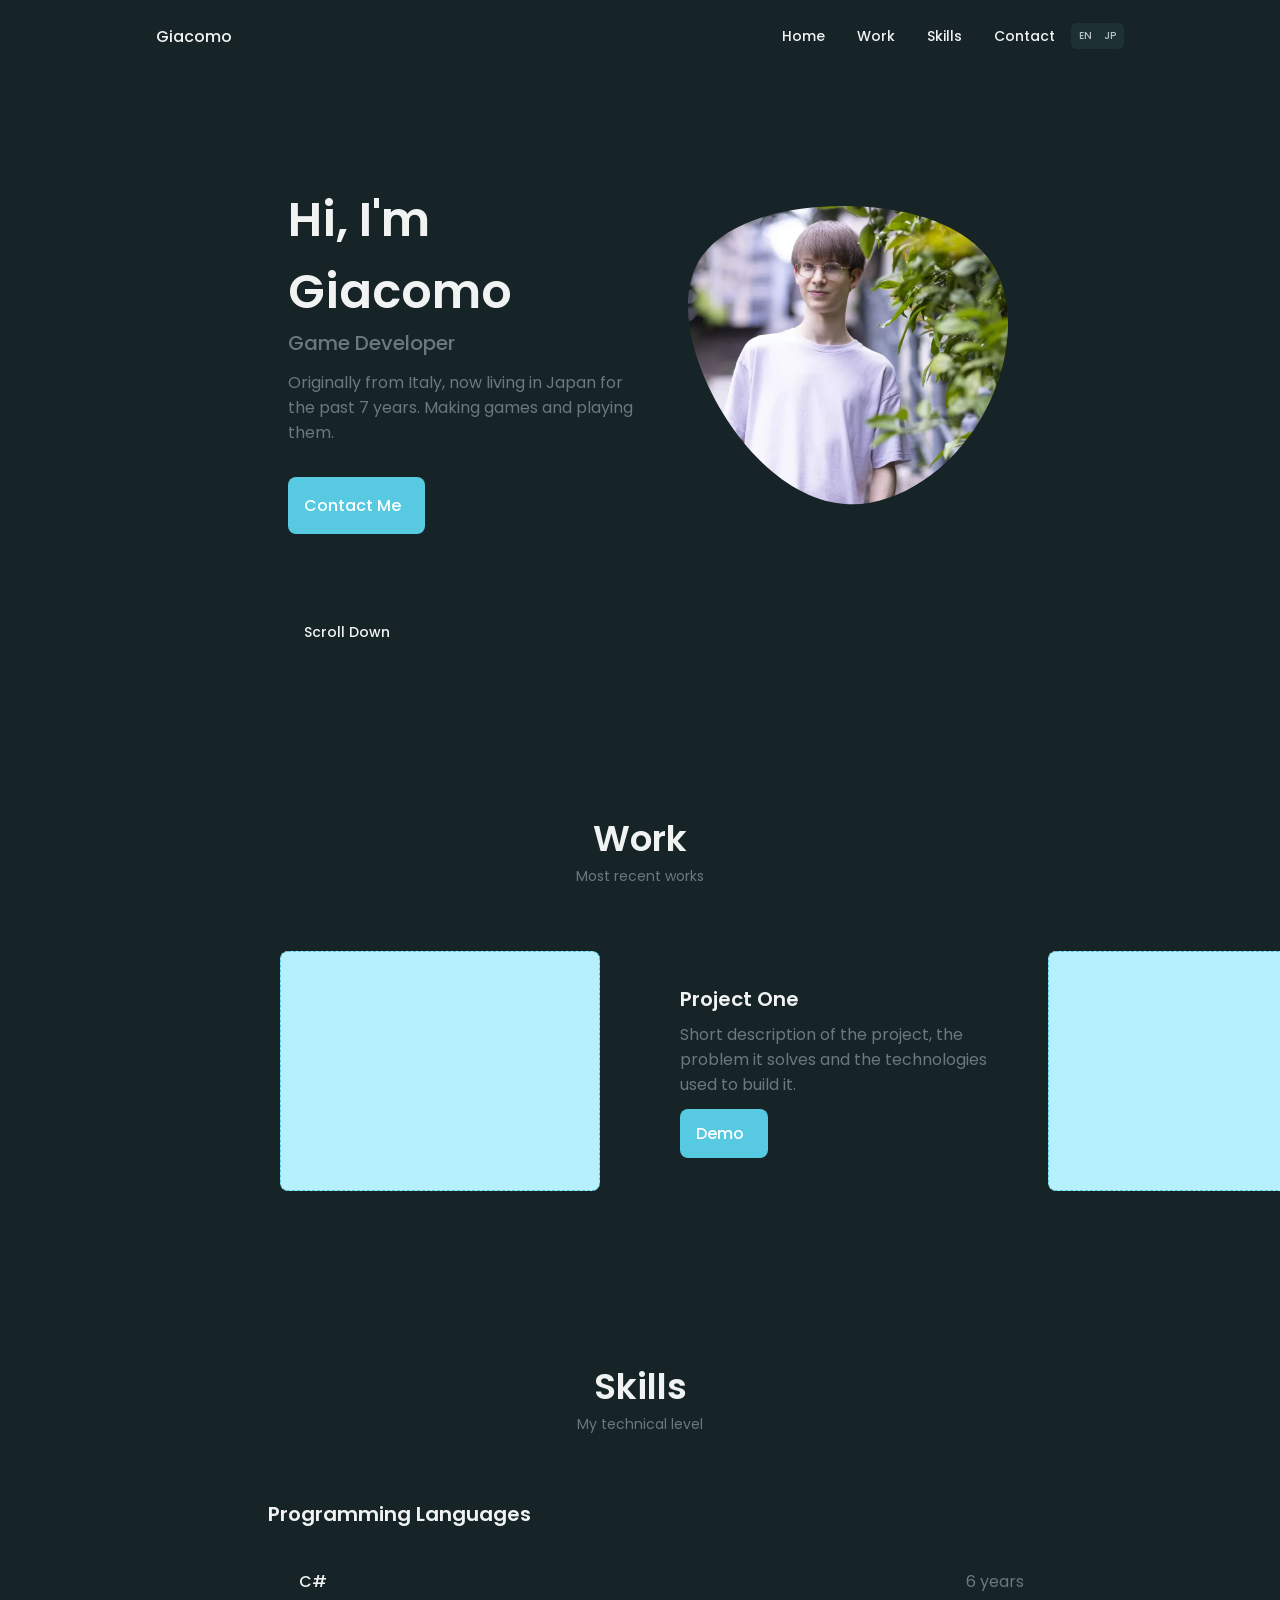
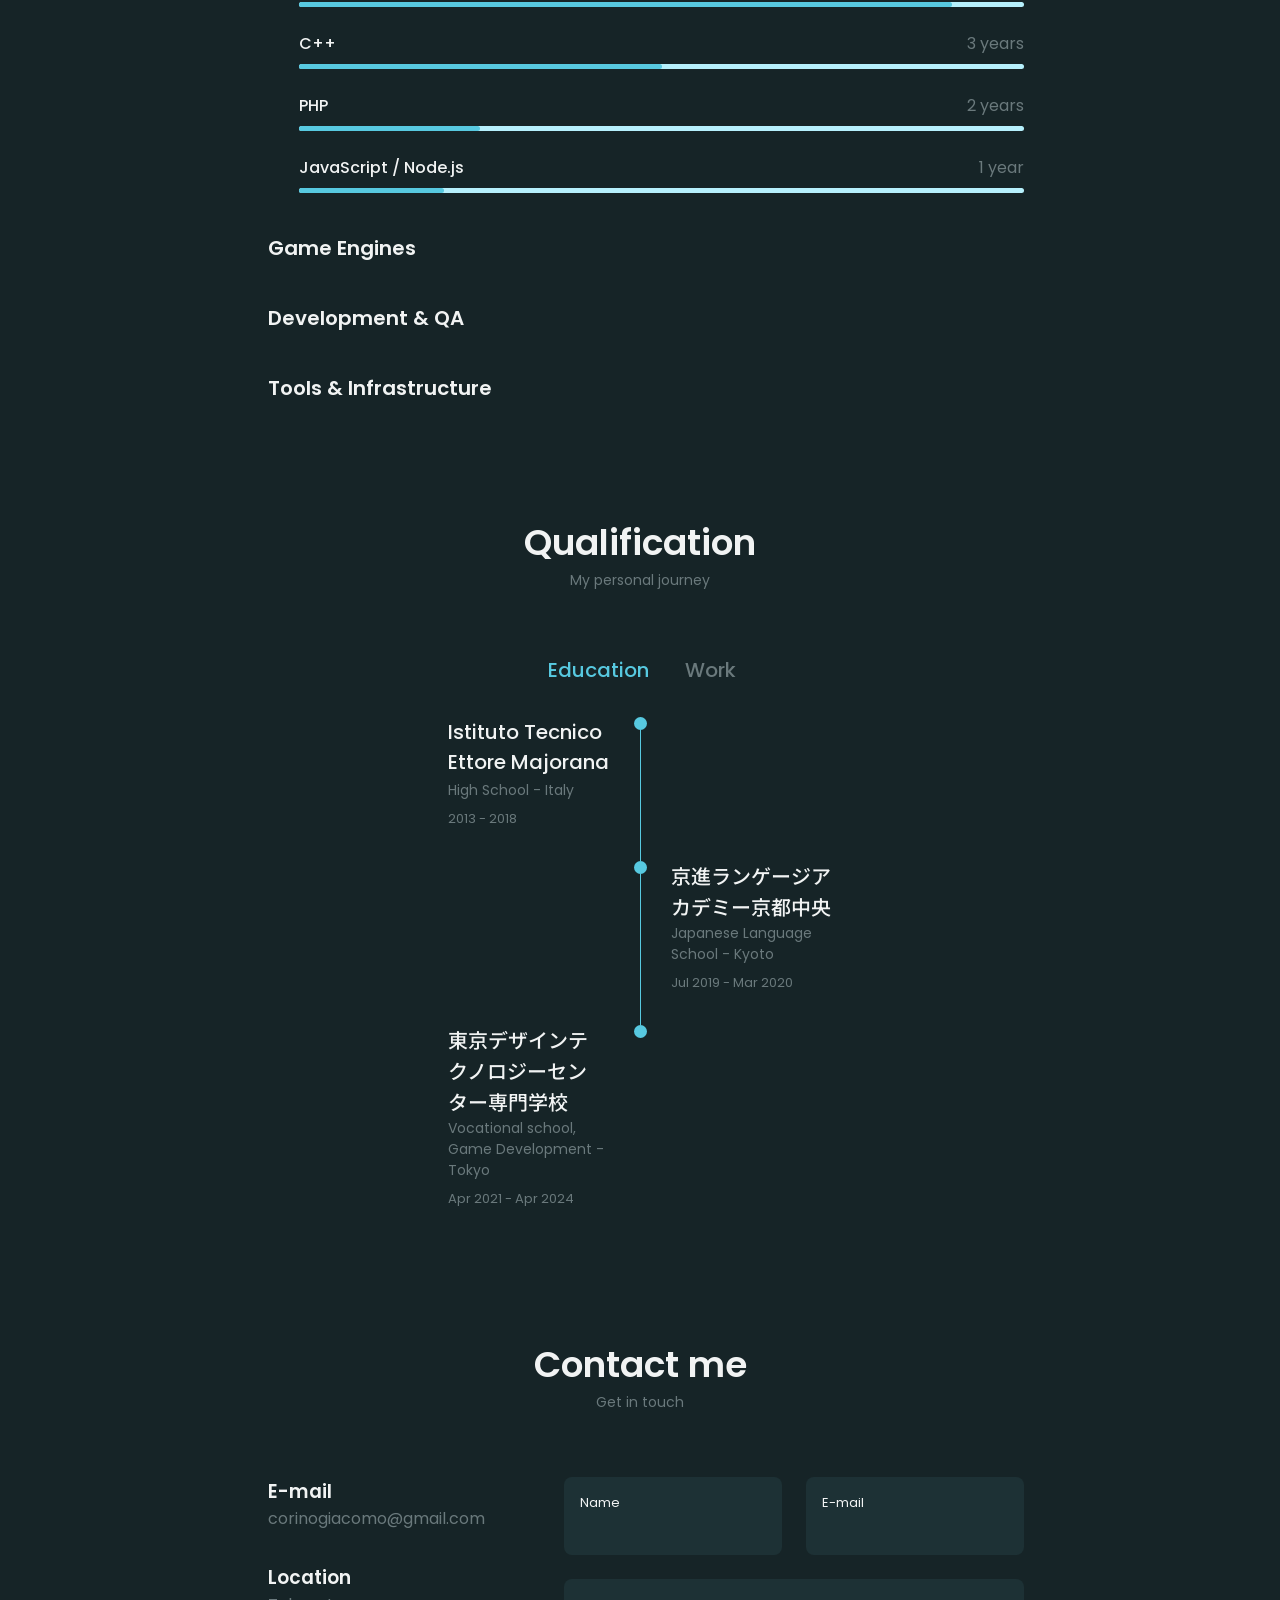
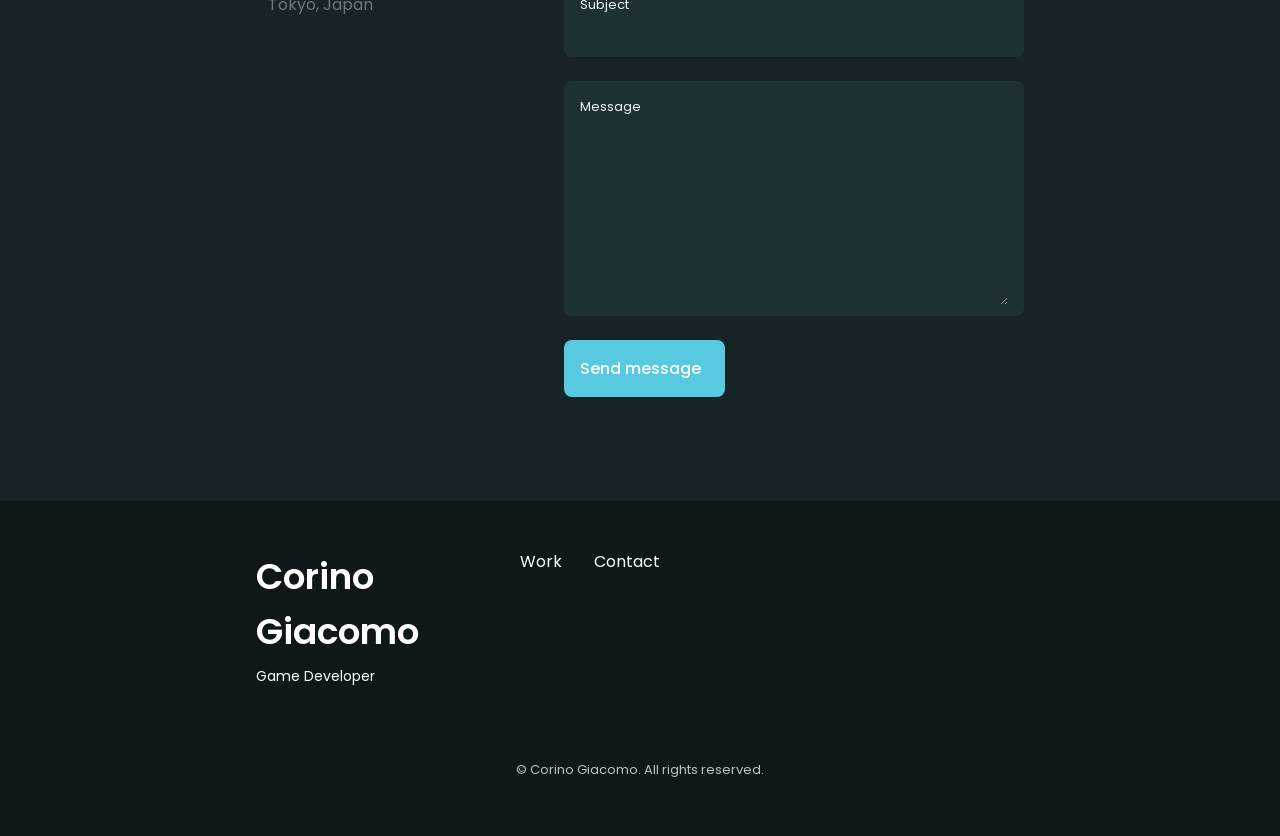
==== commit 32ac2697: "feat: add profile image" ====
--- a/index.html
+++ b/index.html
@@ -75,7 +75,7 @@
                         </div>
 
                         <div class="home__img">
-                            <svg class="home__blob" viewBox="0 0 200 187" xmlns="http://www.w3.org/2000/svg" xmlns:xlink="http://www.w3.org/1999/xlink">
+                            <svg class="home__blob" viewBox="0 0 200 187" role="img" aria-label="Corino Giacomo" xmlns="http://www.w3.org/2000/svg">
                                 <mask id="mask0" mask-type="alpha">
                                     <path d="M190.312 36.4879C206.582 62.1187 201.309 102.826 182.328 134.186C163.346 165.547
                                     130.807 187.559 100.226 186.353C69.6454 185.297 41.0228 161.023 21.7403 129.362C2.45775
@@ -87,6 +87,8 @@
                                     165.547 130.807 187.559 100.226 186.353C69.6454 185.297 41.0228 161.023 21.7403
                                     129.362C2.45775 97.8511 -7.48481 59.1033 6.67581 34.5279C20.9871 10.1032 59.7028
                                     -0.149132 97.9666 0.00163737C136.23 0.303176 174.193 10.857 190.312 36.4879Z"/>
+                                    <image class="home__blob-img" href="./packages/images/profile-pic.webp"
+                                        x="0" y="0" width="200" height="187" preserveAspectRatio="xMidYMid slice"/>
                                 </g>
                             </svg>
                         </div>
--- a/packages/css/styles.css
+++ b/packages/css/styles.css
@@ -330,8 +330,17 @@
   fill: var(--first-color);
 }
 
+/* Profile photo framing. Adjust these three only:
+   --zoom     1 = fit, higher = closer in
+   --shift-x  positive moves the photo right
+   --shift-y  positive moves the photo down */
 .home__blob-img {
-  width: 220px;
+  --zoom: 1.15;
+  --shift-x: 0%;
+  --shift-y: 0%;
+  transform: translate(var(--shift-x), var(--shift-y)) scale(var(--zoom));
+  transform-box: fill-box;
+  transform-origin: center;
 }
 
 .home__data {
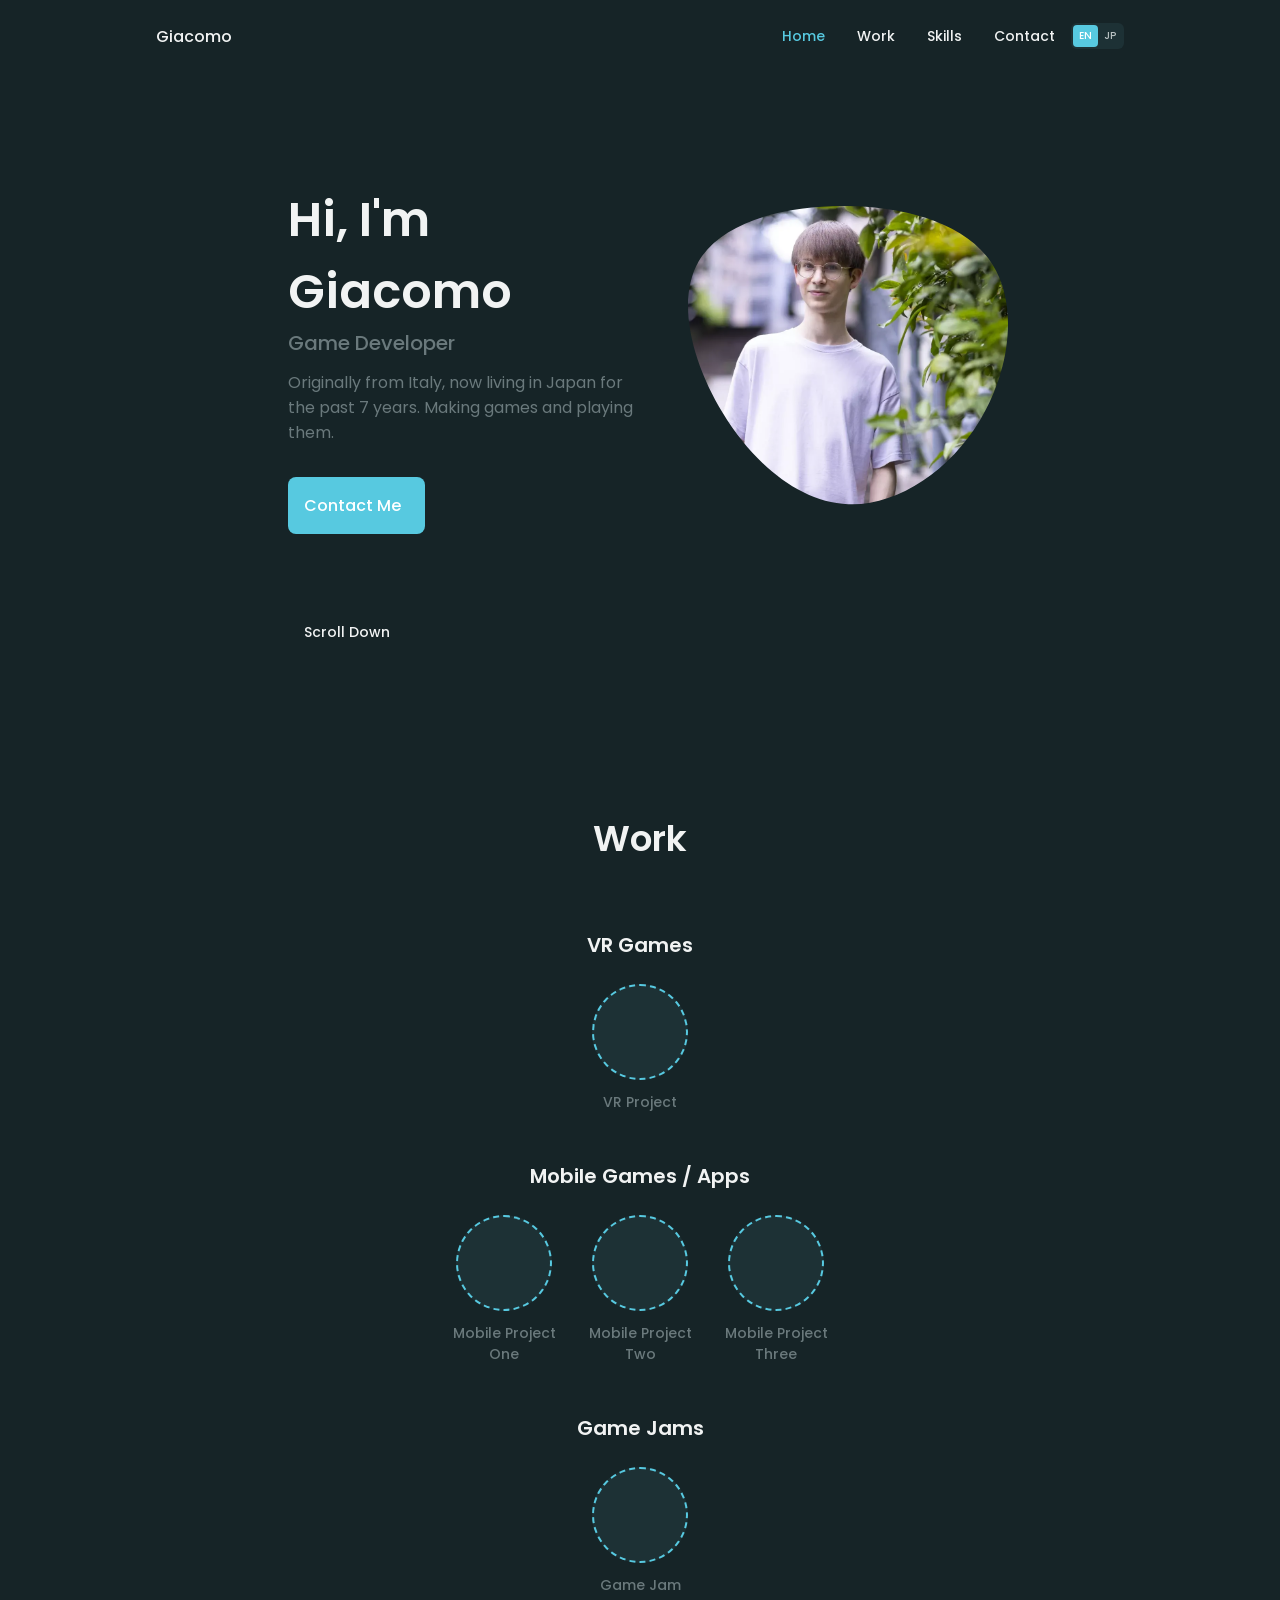
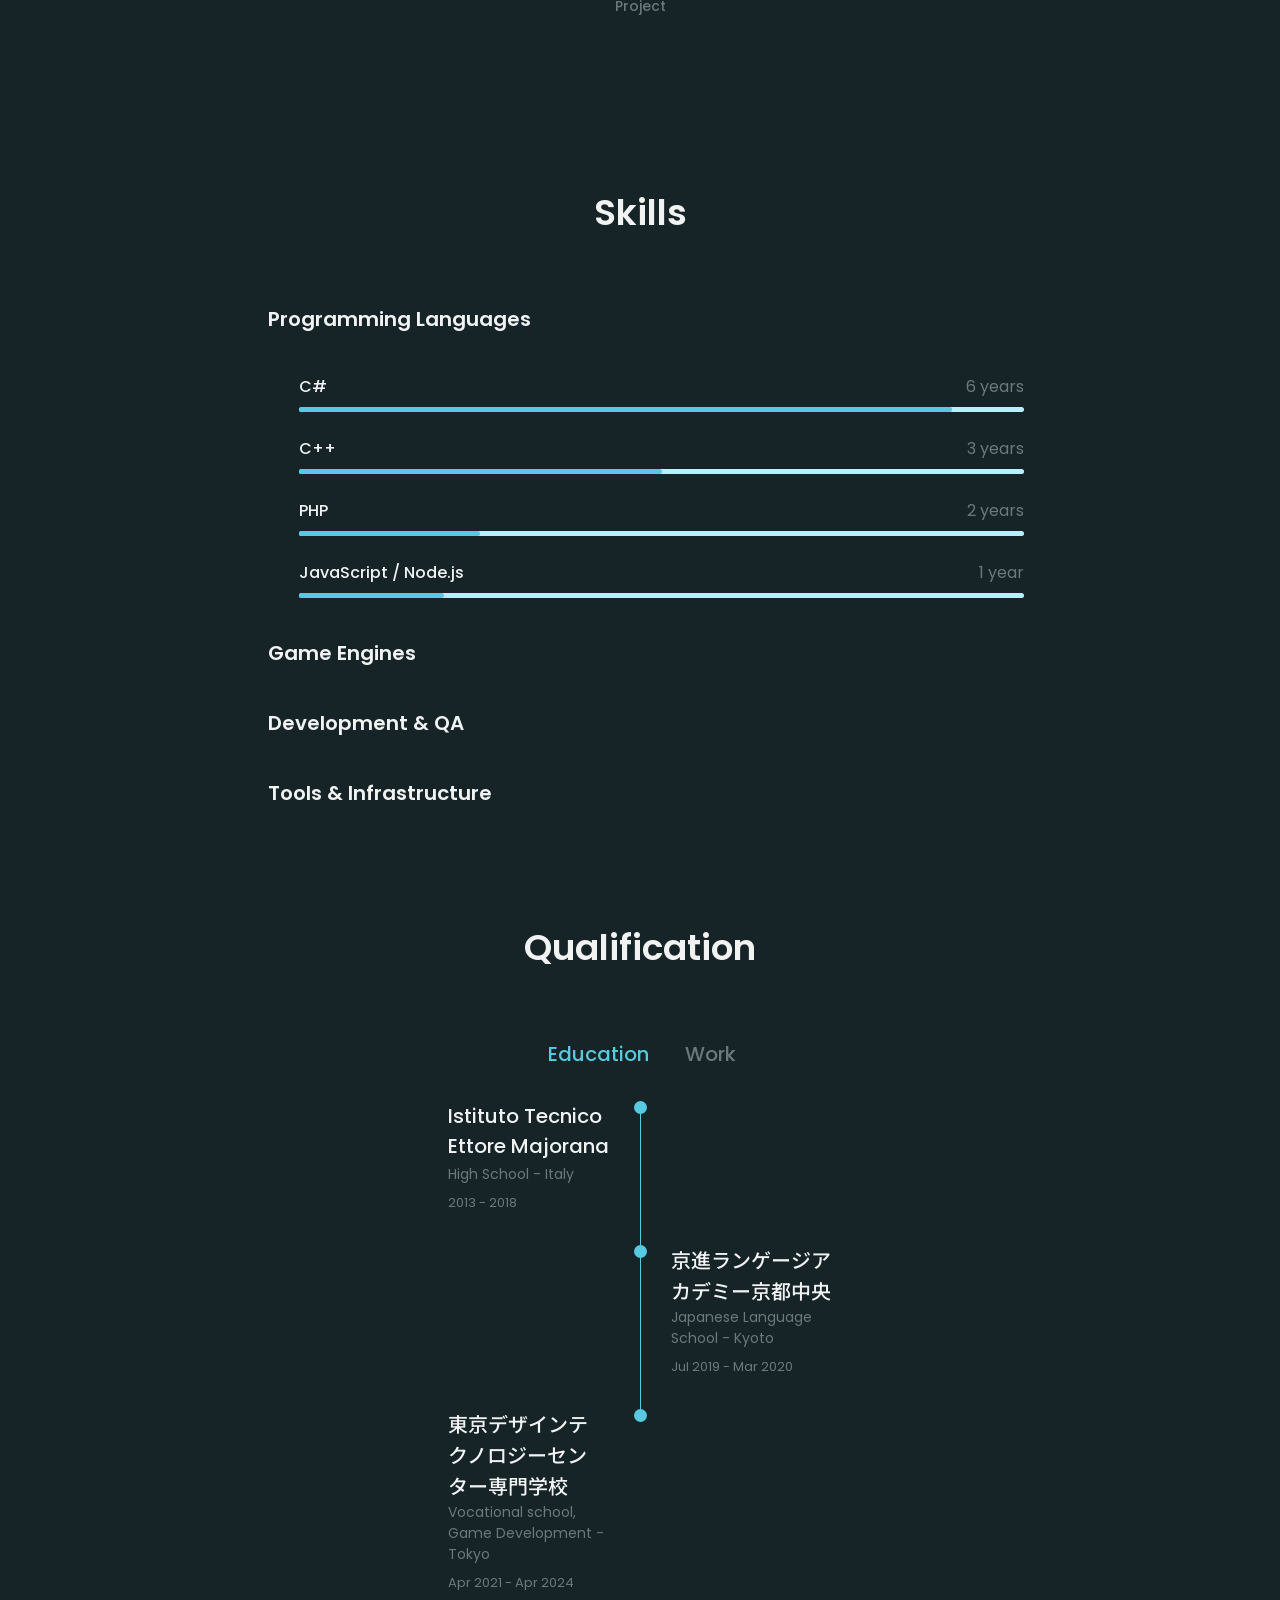
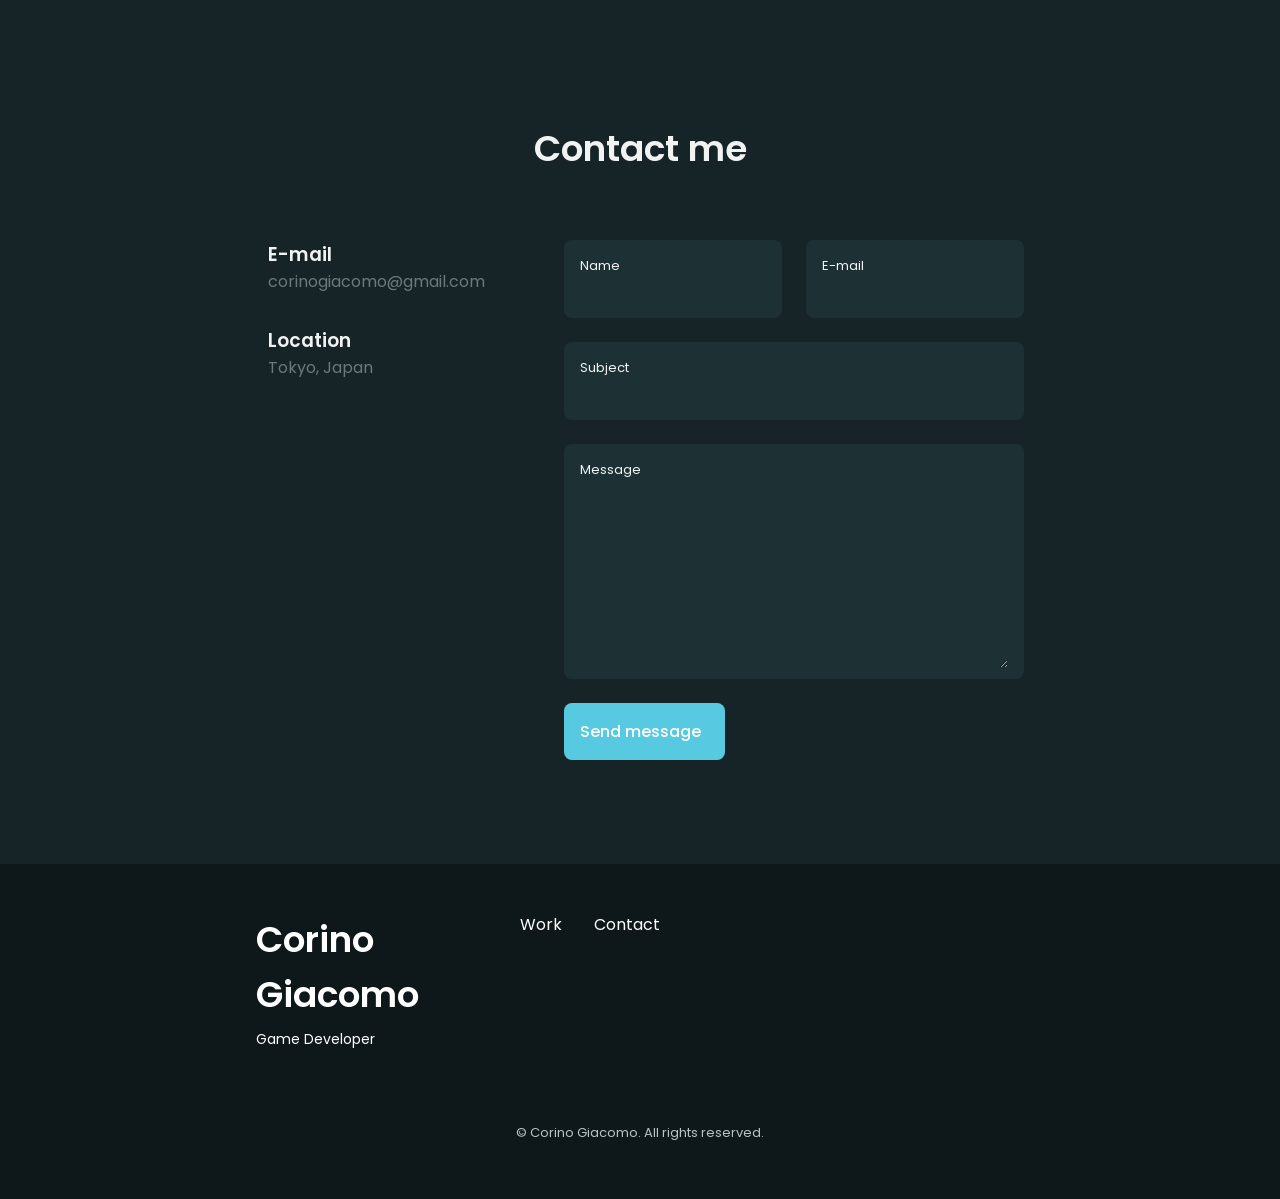
==== commit b2fcac71: "feat: refactor work section to show different projects divided in sections rather than carousel" ====
--- a/index.html
+++ b/index.html
@@ -6,9 +6,6 @@
 
         <!--==================== UNICONS ====================-->
         <link rel="stylesheet" href="https://unicons.iconscout.com/release/v4.0.0/css/line.css">
-
-        <!--==================== SWIPER CSS ====================-->
-        <link rel="stylesheet" href="./packages/css/swiper-bundle.min.css">
 
         <!--==================== CSS ====================-->
         <link rel="stylesheet" href="./packages/css/styles.css">
@@ -116,74 +113,13 @@
             <!--==================== WORK ====================-->
             <section class="work section" id="work">
                 <h2 class="section__title" data-i18n="work.title">Work</h2>
-                <span class="section__subtitle" data-i18n="work.subtitle">Most recent works</span>
-
-                <div class="work__container container swiper-container">
-                    <div class="swiper-wrapper">
-                        <!--==================== WORK 1 ====================-->
-                        <div class="work__content grid swiper-slide">
-                            <div class="work__img img-placeholder"></div>
-
-                            <div>
-                                <h3 class="work__title" data-i18n="work.p1">Project One</h3>
-                                <p class="work__description" data-i18n="work.description">Short description of the project, the problem it solves
-                                    and the technologies used to build it.</p>
-                                <a href="#" class="button button--flex button--small work__button">
-                                    <span data-i18n="work.demo">Demo</span>
-                                    <i class="uil uil-arrow-right button__icon"></i>
-                                </a>
-                            </div>
-                        </div>
-
-                        <!--==================== WORK 2 ====================-->
-                        <div class="work__content grid swiper-slide">
-                            <div class="work__img img-placeholder"></div>
-
-                            <div>
-                                <h3 class="work__title" data-i18n="work.p2">Project Two</h3>
-                                <p class="work__description" data-i18n="work.description">Short description of the project, the problem it solves
-                                    and the technologies used to build it.</p>
-                                <a href="#" class="button button--flex button--small work__button">
-                                    <span data-i18n="work.demo">Demo</span>
-                                    <i class="uil uil-arrow-right button__icon"></i>
-                                </a>
-                            </div>
-                        </div>
-
-                        <!--==================== WORK 3 ====================-->
-                        <div class="work__content grid swiper-slide">
-                            <div class="work__img img-placeholder"></div>
-
-                            <div>
-                                <h3 class="work__title" data-i18n="work.p3">Project Three</h3>
-                                <p class="work__description" data-i18n="work.description">Short description of the project, the problem it solves
-                                    and the technologies used to build it.</p>
-                                <a href="#" class="button button--flex button--small work__button">
-                                    <span data-i18n="work.demo">Demo</span>
-                                    <i class="uil uil-arrow-right button__icon"></i>
-                                </a>
-                            </div>
-                        </div>
-                    </div>
-
-                    <!-- add arrows-->
-                    <div class="swiper-button-next">
-                        <i class="uil uil-angle-right-b swiper-work-icon"></i>
-                    </div>
-
-                    <div class="swiper-button-prev">
-                        <i class="uil uil-angle-left-b swiper-work-icon"></i>
-                    </div>
-
-                    <!-- Add Pagination -->
-                    <div class="swiper-pagination"></div>
-                </div>
+
+                <div class="work__container container grid" id="work-grid"></div>
             </section>
 
             <!--==================== SKILLS ====================-->
             <section class="skills section" id="skills">
                 <h2 class="section__title" data-i18n="skills.title">Skills</h2>
-                <span class="section__subtitle" data-i18n="skills.subtitle">My technical level</span>
 
                 <div class="skills__container container grid">
                     <div>
@@ -370,7 +306,6 @@
               <!--==================== QUALIFICATION ====================-->
         <section class="qualification__section">
             <h2 class="section__title" data-i18n="qualification.title">Qualification</h2>
-            <span class="section__subtitle" data-i18n="qualification.subtitle">My personal journey</span>
 
             <div class="qualification__container container">
                 <div class="qualification__tabs">
@@ -489,7 +424,6 @@
         <!--==================== CONTACT ME ====================-->
         <section class="contact section" id="contact">
             <h2 class="section__title" data-i18n="contact.title">Contact me</h2>
-            <span class="section__subtitle" data-i18n="contact.subtitle">Get in touch</span>
 
             <div class="contact__container container grid">
                 <div>
@@ -588,14 +522,16 @@
     </a>
 
 
-    <!--==================== SWIPER JS ====================-->
-    <script src="./packages/js/swiper-bundle.min.js"></script>
-
     <!--==================== I18N ====================-->
     <script src="./packages/js/translations.js"></script>
     <script src="./packages/js/i18n.js"></script>
 
+    <!--==================== CONTENT ====================-->
+    <script src="./packages/js/projects.js"></script>
+    <script src="./packages/js/work.js"></script>
+
     <!--==================== MAIN JS ====================-->
+    <script src="./packages/js/nav.js"></script>
     <script src="./packages/js/main.js"></script>
 </body>
 
--- a/packages/css/styles.css
+++ b/packages/css/styles.css
@@ -172,17 +172,8 @@
 
 .section__title {
   font-size: var(--h1-font-size);
-}
-
-.section__subtitle {
-  display: block;
-  font-size: var(--small-font-size);
+  text-align: center;
   margin-bottom: var(--mb-2);
-}
-
-.section__title,
-.section__subtitle {
-  text-align: center;
 }
 
 /*==================== LAYOUT ====================*/
@@ -603,63 +594,137 @@
 
 /*==================== WORK ====================*/
 .work__container {
-  overflow: initial;
-}
-
-.work__content {
-  padding: 0 1.5rem;
-}
-
-.work__img {
-  width: 265px;
-  border-radius: 0.5rem;
-  justify-self: center;
-}
-
-.work__title {
+  row-gap: 3rem;
+}
+
+.work__group {
+  display: grid;
+  row-gap: var(--mb-1-5);
+}
+
+.work__category {
   font-size: var(--h3-font-size);
+  text-align: center;
+}
+
+.work__items {
+  display: grid;
+  grid-template-columns: repeat(auto-fit, 7rem);
+  justify-content: center;
+  align-items: start;
+  gap: var(--mb-2) var(--mb-1-5);
+}
+
+.work__item {
+  display: grid;
+  justify-items: center;
+  align-content: start;
+  row-gap: var(--mb-0-75);
+  width: 7rem;
+  text-align: center;
+  color: var(--text-color);
+  transition: 0.3s;
+}
+
+.work__item:hover,
+.work__item:focus-visible {
+  color: var(--first-color);
+}
+
+.work__thumb {
+  width: 6rem;
+  height: 6rem;
+  border-radius: 50%;
+  overflow: hidden;
+  background-color: var(--container-color);
+  transition: 0.3s;
+}
+
+/* Placeholder outline that disappears on its own once a thumb image is set */
+.work__thumb:empty {
+  border: 2px dashed var(--first-color);
+}
+
+.work__item:hover .work__thumb,
+.work__item:focus-visible .work__thumb {
+  transform: scale(1.06);
+}
+
+.work__thumb img {
+  width: 100%;
+  height: 100%;
+  object-fit: cover;
+}
+
+/* stretch overrides the parent's justify-items: center, which would otherwise
+   size this to its text and let a long name spill past the card */
+.work__name {
+  justify-self: stretch;
+  font-size: var(--small-font-size);
+  font-weight: var(--font-medium);
+  overflow-wrap: anywhere;
+}
+
+/*==================== PROJECT PAGE ====================*/
+.project__back {
+  display: inline-flex;
+  align-items: center;
+  column-gap: var(--mb-0-25);
+  font-size: var(--small-font-size);
+  color: var(--text-color);
+  margin-bottom: var(--mb-2);
+}
+
+.project__back:hover {
+  color: var(--first-color);
+}
+
+.project__thumb {
+  width: 9rem;
+  height: 9rem;
+  border-radius: 50%;
+  overflow: hidden;
+  background-color: var(--container-color);
+  margin-bottom: var(--mb-1-5);
+}
+
+.project__thumb:empty {
+  border: 2px dashed var(--first-color);
+}
+
+.project__thumb img {
+  width: 100%;
+  height: 100%;
+  object-fit: cover;
+}
+
+.project__title {
+  font-size: var(--h1-font-size);
   margin-bottom: var(--mb-0-5);
-}
-
-.work__description {
-  margin-bottom: var(--mb-0-75);
-}
-
-.work__button:hover .button__icon {
-  transform: translateX(0.25rem);
-}
-
-.swiper-button-prev::after,
-.swiper-button-next::after {
-  content: "";
-}
-
-.swiper-work-icon {
-  font-size: 2rem;
-  color: var(--first-color);
-}
-
-.swiper-button-prev {
-  left: -0.5rem;
-}
-
-.swiper-button-next {
-  right: -0.5rem;
-}
-
-.swiper-container-horizontal > .swiper-pagination-bullets {
-  bottom: -2.5rem;
-}
-
-.swiper-pagination-bullet-active {
-  background-color: var(--first-color);
-}
-
-.swiper-button-prev,
-.swiper-button-next,
-.swiper-pagination-bullet {
-  outline: none;
-}
+  overflow-wrap: anywhere;
+}
+
+.project__meta {
+  display: flex;
+  column-gap: var(--mb-0-5);
+  font-size: var(--small-font-size);
+  color: var(--text-color);
+  margin-bottom: var(--mb-1-5);
+}
+
+.project__meta span + span::before {
+  content: "·";
+  margin-right: var(--mb-0-5);
+}
+
+.project__description {
+  margin-bottom: var(--mb-2);
+}
+
+.project__body {
+  max-width: 40rem;
+}
+
 /*==================== CONTACT ME ====================*/
 .contact__container {
   row-gap: 3rem;
@@ -875,7 +940,6 @@
   }
 
   .skills_container,
-  .work__content,
   .contact__container,
   .footer__container {
     grid-template-columns: repeat(2, 1fr);
@@ -899,7 +963,7 @@
     .section {
       padding: 6rem 0 2rem;
     }
-    .section__subtitle {
+    .section__title {
       margin-bottom: 4rem;
     }
     .header {
@@ -962,12 +1026,6 @@
     .qualification__sections {
       grid-template-columns: 0.5fr;
     }
-    .work__img {
-      width: 320px;
-    }
-    .work__content {
-      align-items: center;
-    }
     .footer__container {
       grid-template-columns: repeat(3, 1fr);
     }
@@ -1005,23 +1063,6 @@
   .home__social {
     transform: translateX(-6rem);
   }
-  .work__content {
-    column-gap: 5rem;
-  }
-
-  .swiper-work-icon {
-    font-size: 3.5rem;
-  }
-  .swiper-button-prev {
-    left: -3.5rem;
-  }
-  .swiper-button-next {
-    right: -3.5rem;
-  }
-  .swiper-container-horizontal > .swiper-pagination-bullets {
-    bottom: -4.5rem;
-  }
-
   .contact__form {
     width: 460px;
   }
@@ -1030,13 +1071,3 @@
   }
 }
 
-/*==================== IMAGE PLACEHOLDERS ====================*/
-/* Neutral boxes standing in for the template's images */
-.img-placeholder {
-  background-color: var(--first-color-lighter);
-  border: 1px dashed var(--first-color);
-}
-
-.work__img.img-placeholder {
-  aspect-ratio: 4 / 3;
-}
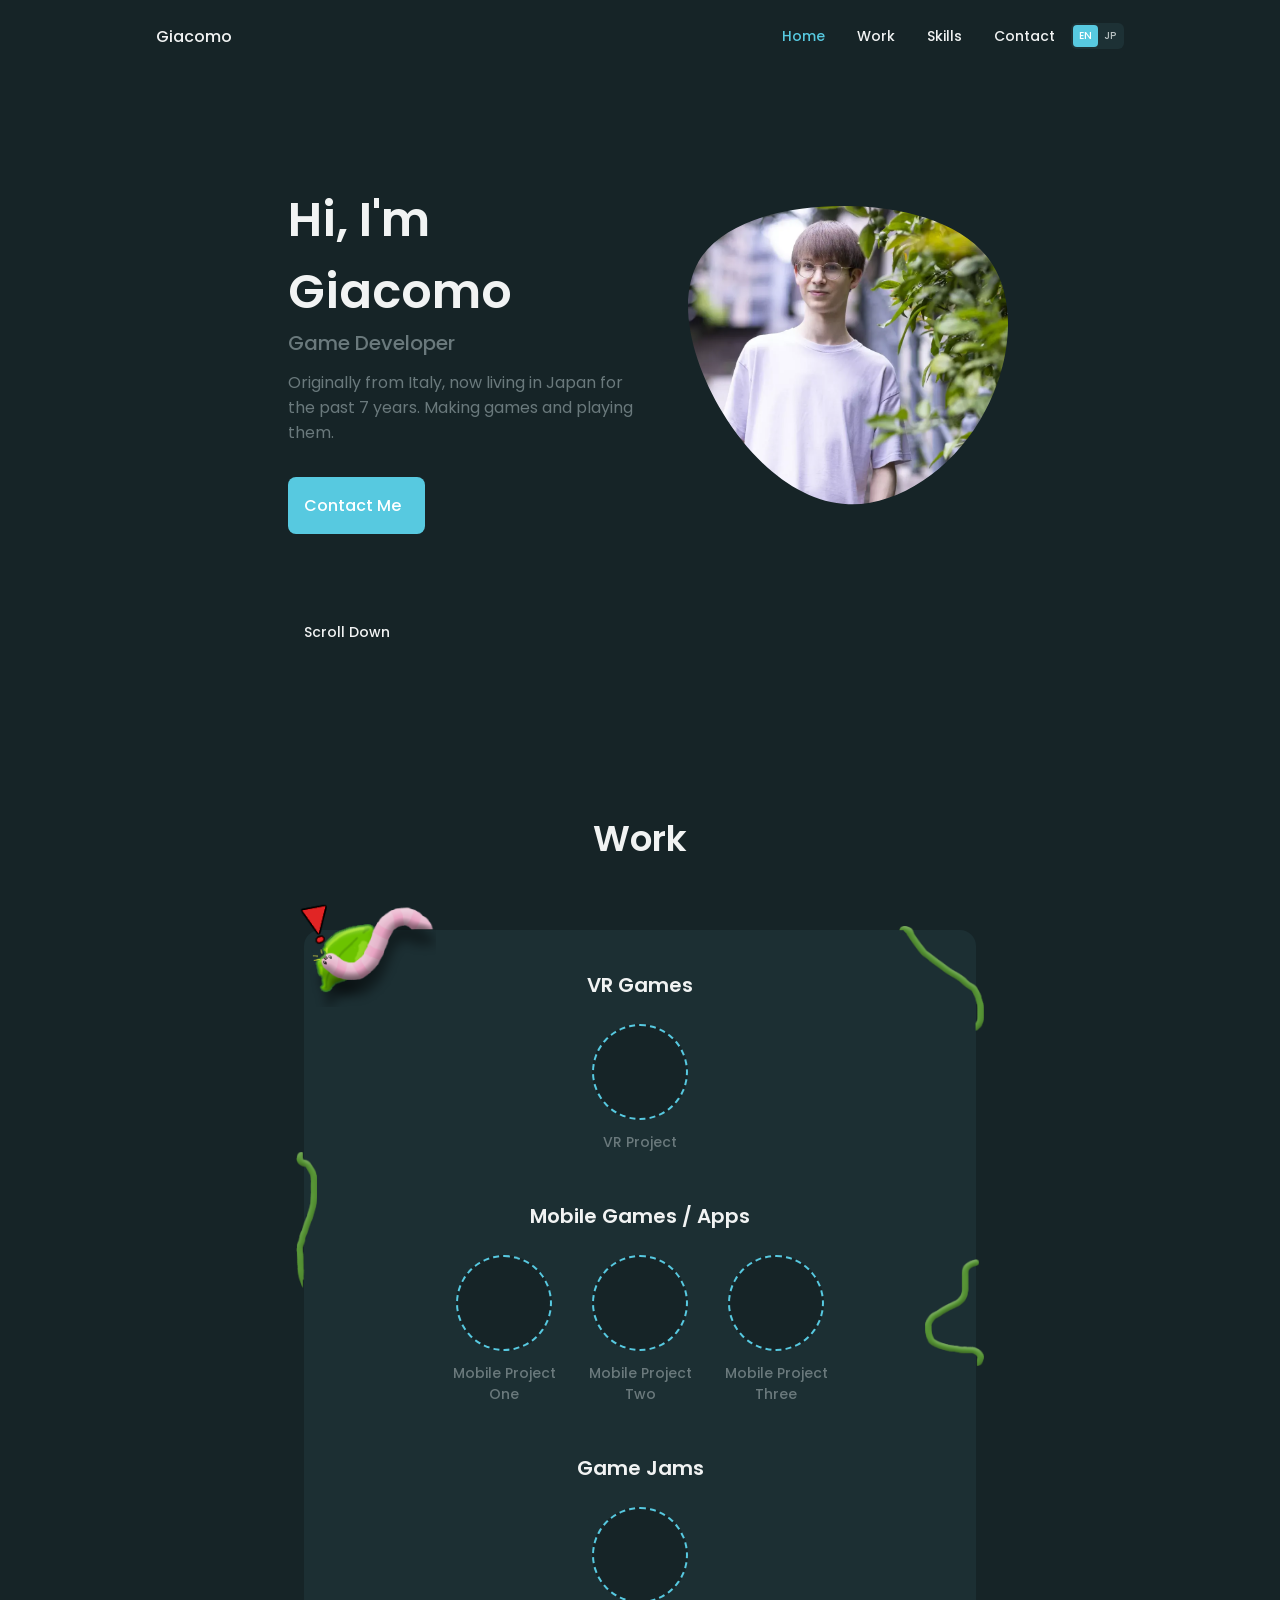
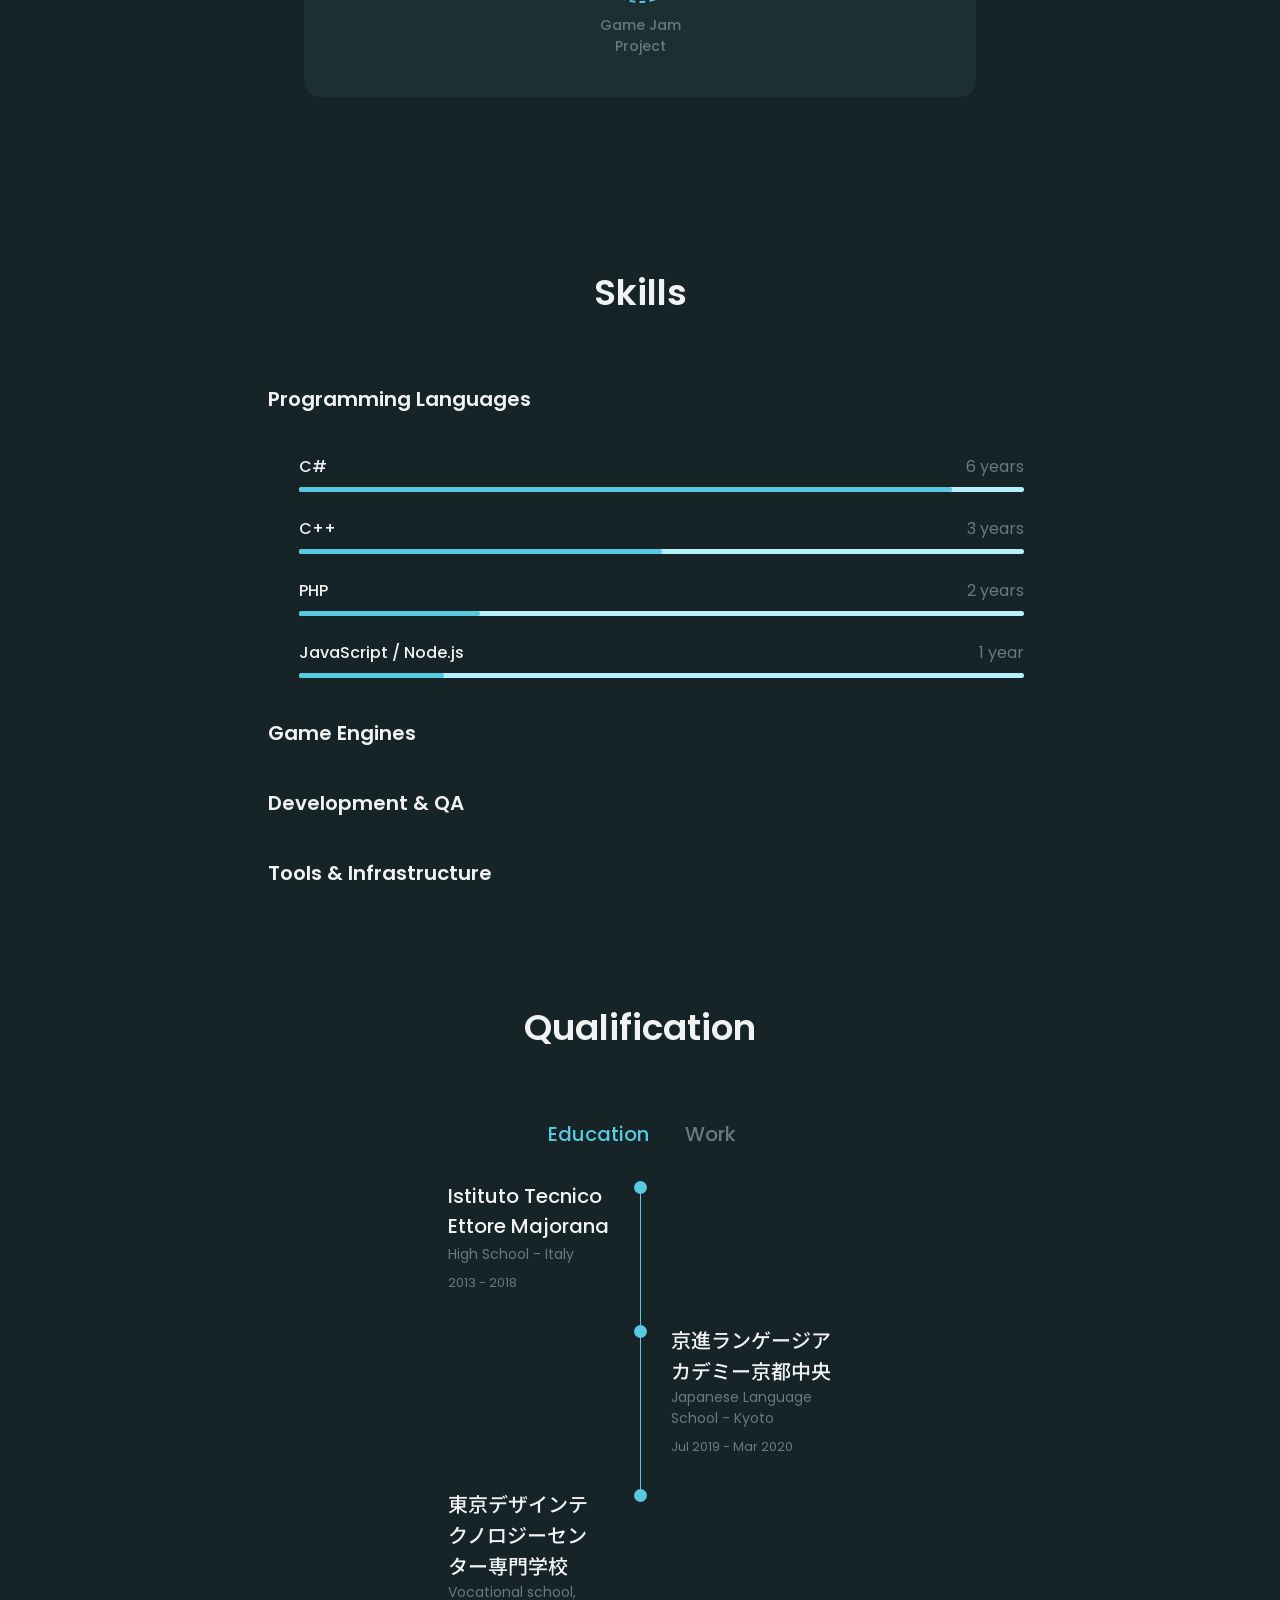
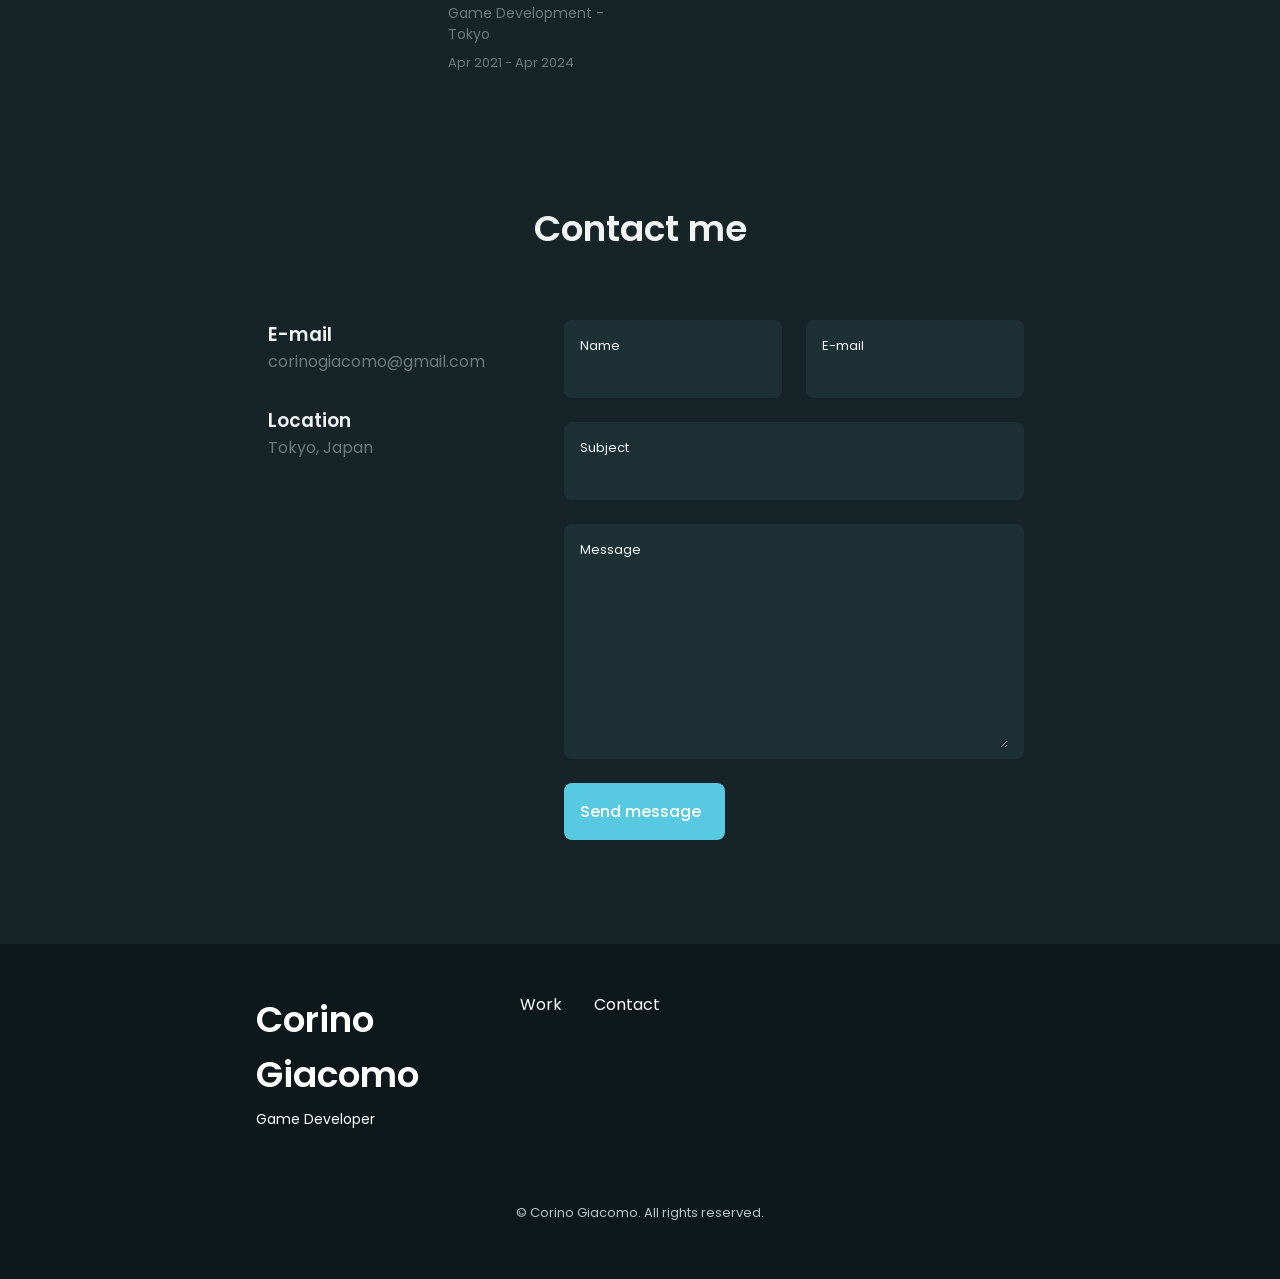
==== commit a338059a: "chore: make work panel better looking by adding decoration elements" ====
--- a/index.html
+++ b/index.html
@@ -114,7 +114,14 @@
             <section class="work section" id="work">
                 <h2 class="section__title" data-i18n="work.title">Work</h2>
 
-                <div class="work__container container grid" id="work-grid"></div>
+                <div class="work__panel">
+                    <img class="work__worm" src="./packages/images/worm.png" alt="" aria-hidden="true">
+                    <span class="work__vine work__vine--top-right" aria-hidden="true"></span>
+                    <span class="work__vine work__vine--left" aria-hidden="true"></span>
+                    <span class="work__vine work__vine--right" aria-hidden="true"></span>
+
+                    <div class="work__container grid" id="work-grid"></div>
+                </div>
             </section>
 
             <!--==================== SKILLS ====================-->
--- a/packages/css/styles.css
+++ b/packages/css/styles.css
@@ -593,7 +593,69 @@
 }
 
 /*==================== WORK ====================*/
+/* The panel itself is drawn in CSS so it can be any size; the decorations are
+   overlaid at their own proportions and never stretch with it. */
+.work__panel {
+  --vine-scale: 0.7;
+  --vine-out: 0.4rem;
+  --worm-width: 7rem;
+  position: relative;
+  width: min(34rem, 100% - 3rem);
+  margin-inline: auto;
+  padding: var(--mb-2-5);
+  border-radius: 1rem;
+  background-color: #1c2f33;
+}
+
+.work__worm {
+  position: absolute;
+  top: calc(var(--worm-width) * -0.23);
+  left: calc(var(--worm-width) * -0.08);
+  width: var(--worm-width);
+  pointer-events: none;
+}
+
+/* One sprite sheet, three windows onto it. Every number is the vine's measured
+   position in vines-frame.png, multiplied by --vine-scale. */
+.work__vine {
+  position: absolute;
+  background-image: url("../images/vines-frame.png");
+  background-repeat: no-repeat;
+  background-size: calc(800px * var(--vine-scale)) calc(1000px * var(--vine-scale));
+  pointer-events: none;
+}
+
+.work__vine--top-right {
+  top: calc(var(--vine-out) * -0.5);
+  right: calc(var(--vine-out) * -1);
+  width: calc(100px * var(--vine-scale));
+  height: calc(124px * var(--vine-scale));
+  background-position: calc(-674px * var(--vine-scale))
+    calc(-40px * var(--vine-scale));
+}
+
+.work__vine--left {
+  top: 29%;
+  left: calc(var(--vine-out) * -1);
+  width: calc(25px * var(--vine-scale));
+  height: calc(160px * var(--vine-scale));
+  background-position: calc(-28px * var(--vine-scale))
+    calc(-301px * var(--vine-scale));
+}
+
+.work__vine--right {
+  top: 43%;
+  right: calc(var(--vine-out) * -1);
+  width: calc(69px * var(--vine-scale));
+  height: calc(126px * var(--vine-scale));
+  background-position: calc(-703px * var(--vine-scale))
+    calc(-427px * var(--vine-scale));
+}
+
+/* Sits above the decorations so a vine can never overlap a project card */
 .work__container {
+  position: relative;
+  z-index: 1;
   row-gap: 3rem;
 }
 
@@ -631,12 +693,13 @@
   color: var(--first-color);
 }
 
+/* Darker than the panel behind it, so an empty circle still reads as a shape */
 .work__thumb {
   width: 6rem;
   height: 6rem;
   border-radius: 50%;
   overflow: hidden;
-  background-color: var(--container-color);
+  background-color: var(--body-color);
   transition: 0.3s;
 }
 
@@ -889,6 +952,11 @@
     padding: 2rem 0.25rem 4rem;
   }
 
+  .work__panel {
+    width: min(34rem, 100% - 2rem);
+    padding: var(--mb-1-5);
+  }
+
   .nav__list {
     column-gap: 0;
   }
@@ -1048,6 +1116,13 @@
 
 /* For large devices */
 @media screen and (min-width: 1024px) {
+  .work__panel {
+    --vine-scale: 0.85;
+    --vine-out: 0.5rem;
+    --worm-width: 9rem;
+    width: min(42rem, 100% - 3rem);
+  }
+
   body {
     margin: 0;
   }
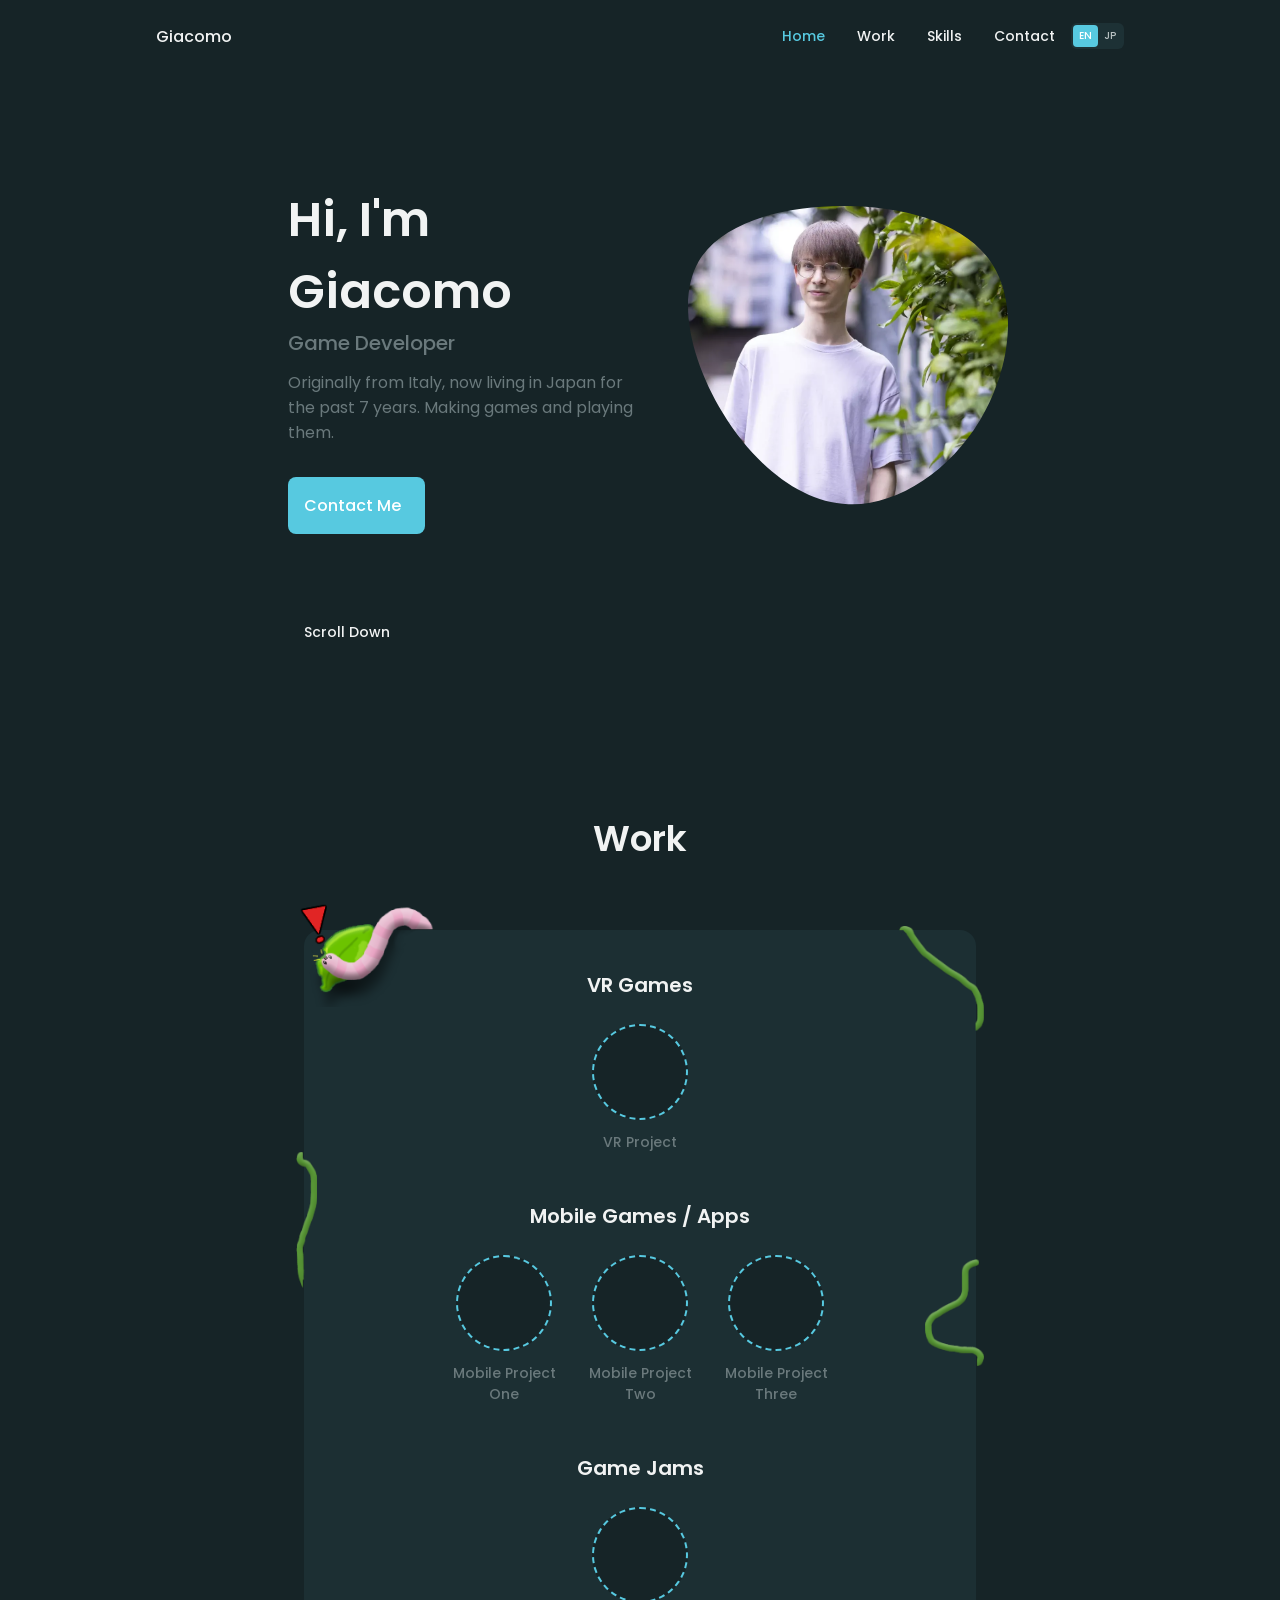
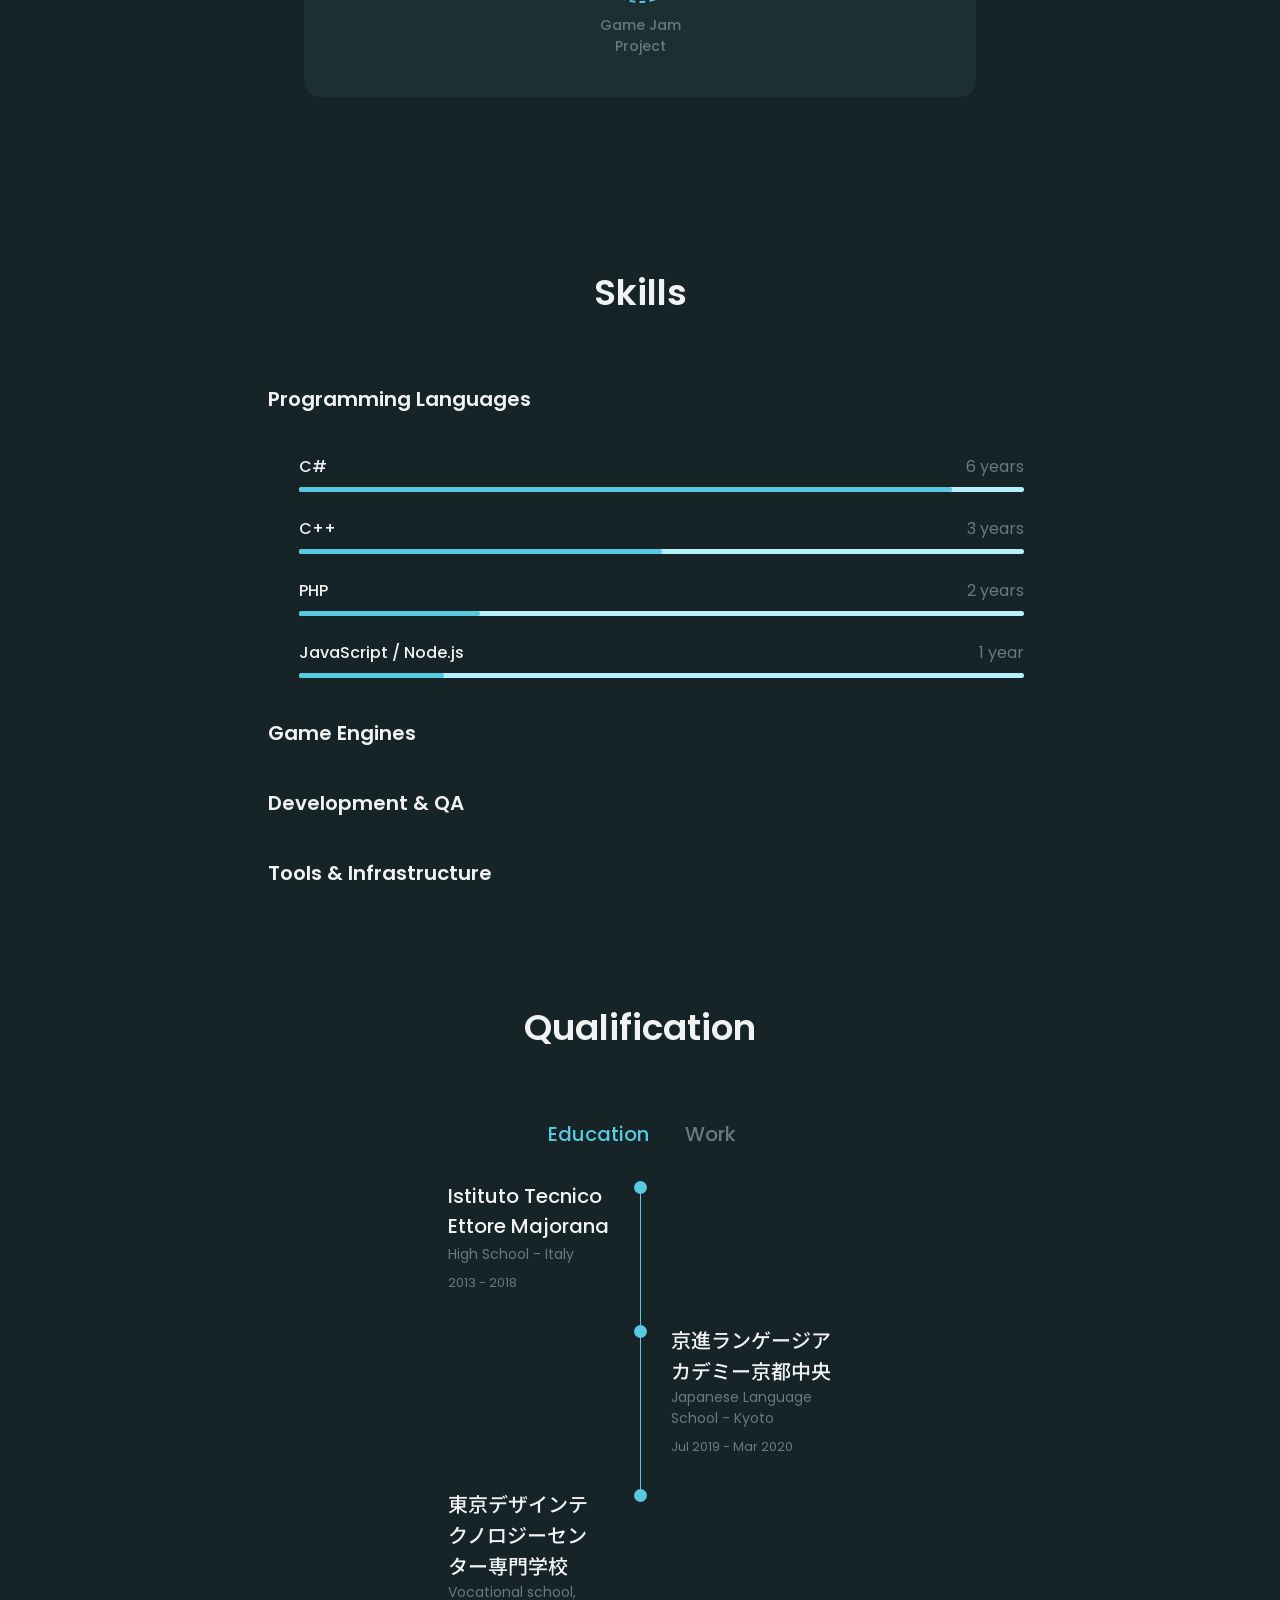
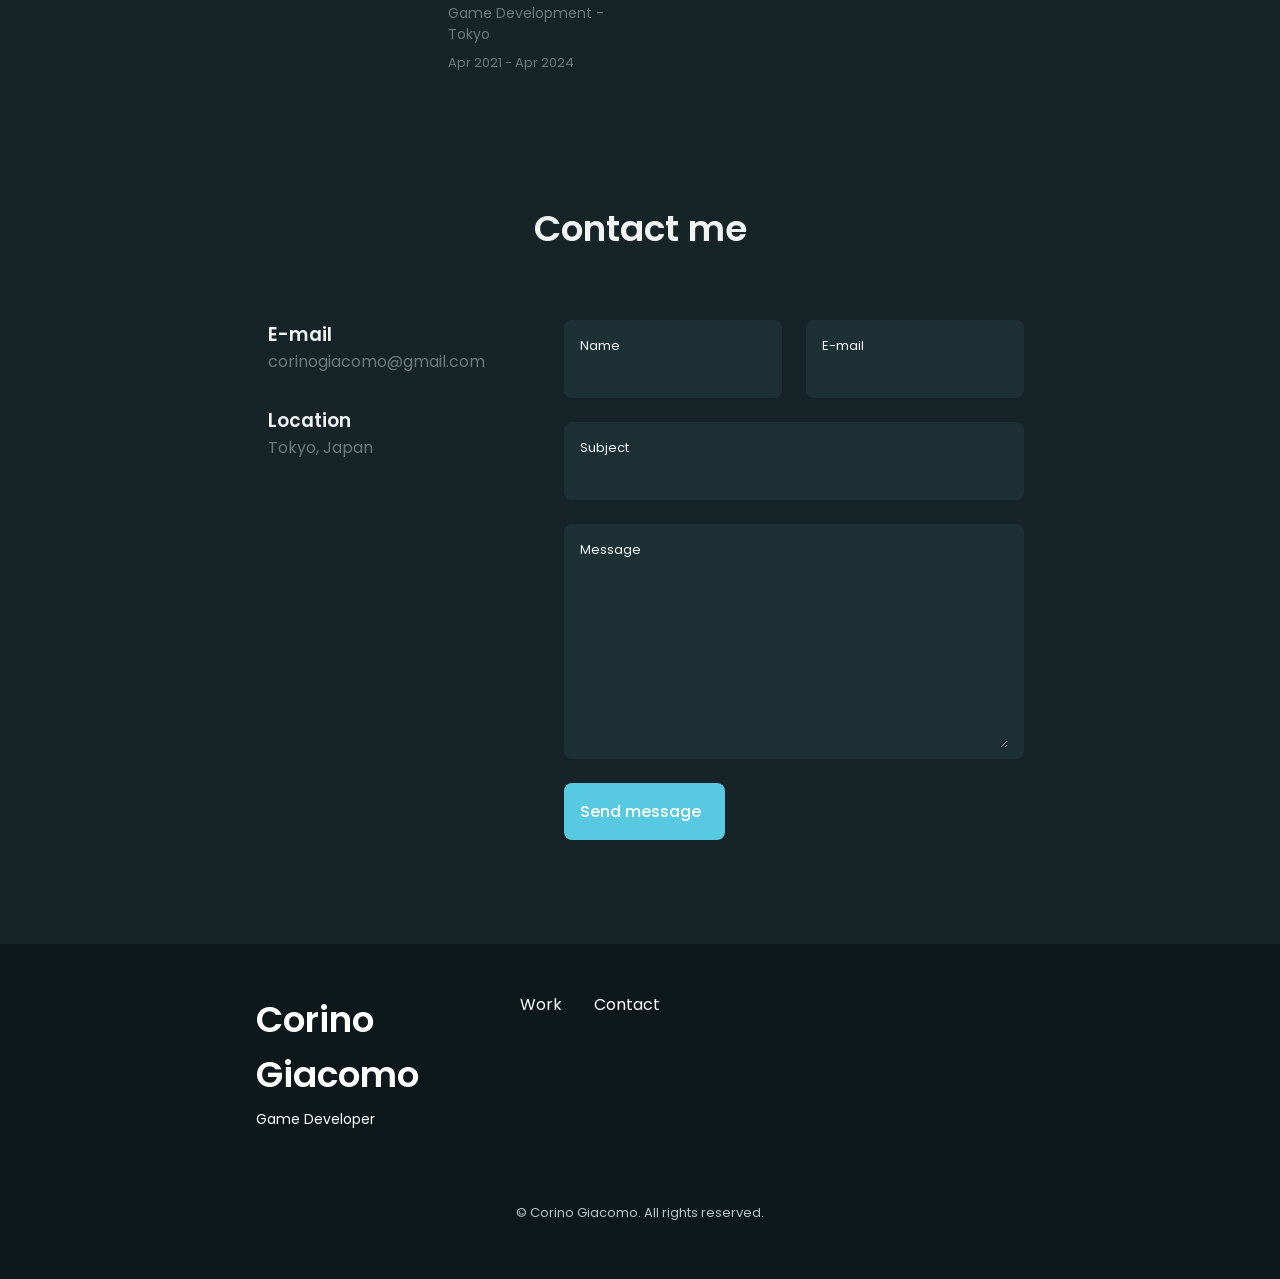
==== commit 2e221a6a: "chore: adjust skill data" ====
--- a/index.html
+++ b/index.html
@@ -225,31 +225,11 @@
                             <div class="skills__list grid">
                                 <div class="skills__data">
                                     <div class="skills__titles">
-                                        <h3 class="skills__name" data-i18n="skills.qa.unit">Unit Testing</h3>
-                                        <span class="skills__number" data-i18n="skills.duration.y6">6 years</span>
-                                    </div>
-                                    <div class="skills__bar">
-                                        <span class="skills__percentage" style="width: 90%"></span>
-                                    </div>
-                                </div>
-
-                                <div class="skills__data">
-                                    <div class="skills__titles">
-                                        <h3 class="skills__name" data-i18n="skills.qa.integration">Integration Testing</h3>
-                                        <span class="skills__number" data-i18n="skills.duration.y6">6 years</span>
-                                    </div>
-                                    <div class="skills__bar">
-                                        <span class="skills__percentage" style="width: 90%"></span>
-                                    </div>
-                                </div>
-
-                                <div class="skills__data">
-                                    <div class="skills__titles">
-                                        <h3 class="skills__name" data-i18n="skills.qa.testCode">Test Code Creation</h3>
-                                        <span class="skills__number" data-i18n="skills.duration.y6">6 years</span>
-                                    </div>
-                                    <div class="skills__bar">
-                                        <span class="skills__percentage" style="width: 90%"></span>
+                                        <h3 class="skills__name" data-i18n="skills.qa.testing">Test Code Creation (Unit &amp; Integration)</h3>
+                                        <span class="skills__number" data-i18n="skills.duration.y2">2 years</span>
+                                    </div>
+                                    <div class="skills__bar">
+                                        <span class="skills__percentage" style="width: 50%"></span>
                                     </div>
                                 </div>
 
@@ -287,7 +267,27 @@
 
                                 <div class="skills__data">
                                     <div class="skills__titles">
-                                        <h3 class="skills__name">MySQL</h3>
+                                        <h3 class="skills__name">UniTask</h3>
+                                        <span class="skills__number" data-i18n="skills.duration.y4">4 years</span>
+                                    </div>
+                                    <div class="skills__bar">
+                                        <span class="skills__percentage" style="width: 70%"></span>
+                                    </div>
+                                </div>
+
+                                <div class="skills__data">
+                                    <div class="skills__titles">
+                                        <h3 class="skills__name">Zenject</h3>
+                                        <span class="skills__number" data-i18n="skills.duration.y2">2 years</span>
+                                    </div>
+                                    <div class="skills__bar">
+                                        <span class="skills__percentage" style="width: 50%"></span>
+                                    </div>
+                                </div>
+
+                                <div class="skills__data">
+                                    <div class="skills__titles">
+                                        <h3 class="skills__name">Perforce</h3>
                                         <span class="skills__number" data-i18n="skills.duration.y1">1 year</span>
                                     </div>
                                     <div class="skills__bar">
@@ -297,7 +297,7 @@
 
                                 <div class="skills__data">
                                     <div class="skills__titles">
-                                        <h3 class="skills__name">Linux (Debian / Ubuntu)</h3>
+                                        <h3 class="skills__name">Postman</h3>
                                         <span class="skills__number" data-i18n="skills.duration.y1">1 year</span>
                                     </div>
                                     <div class="skills__bar">
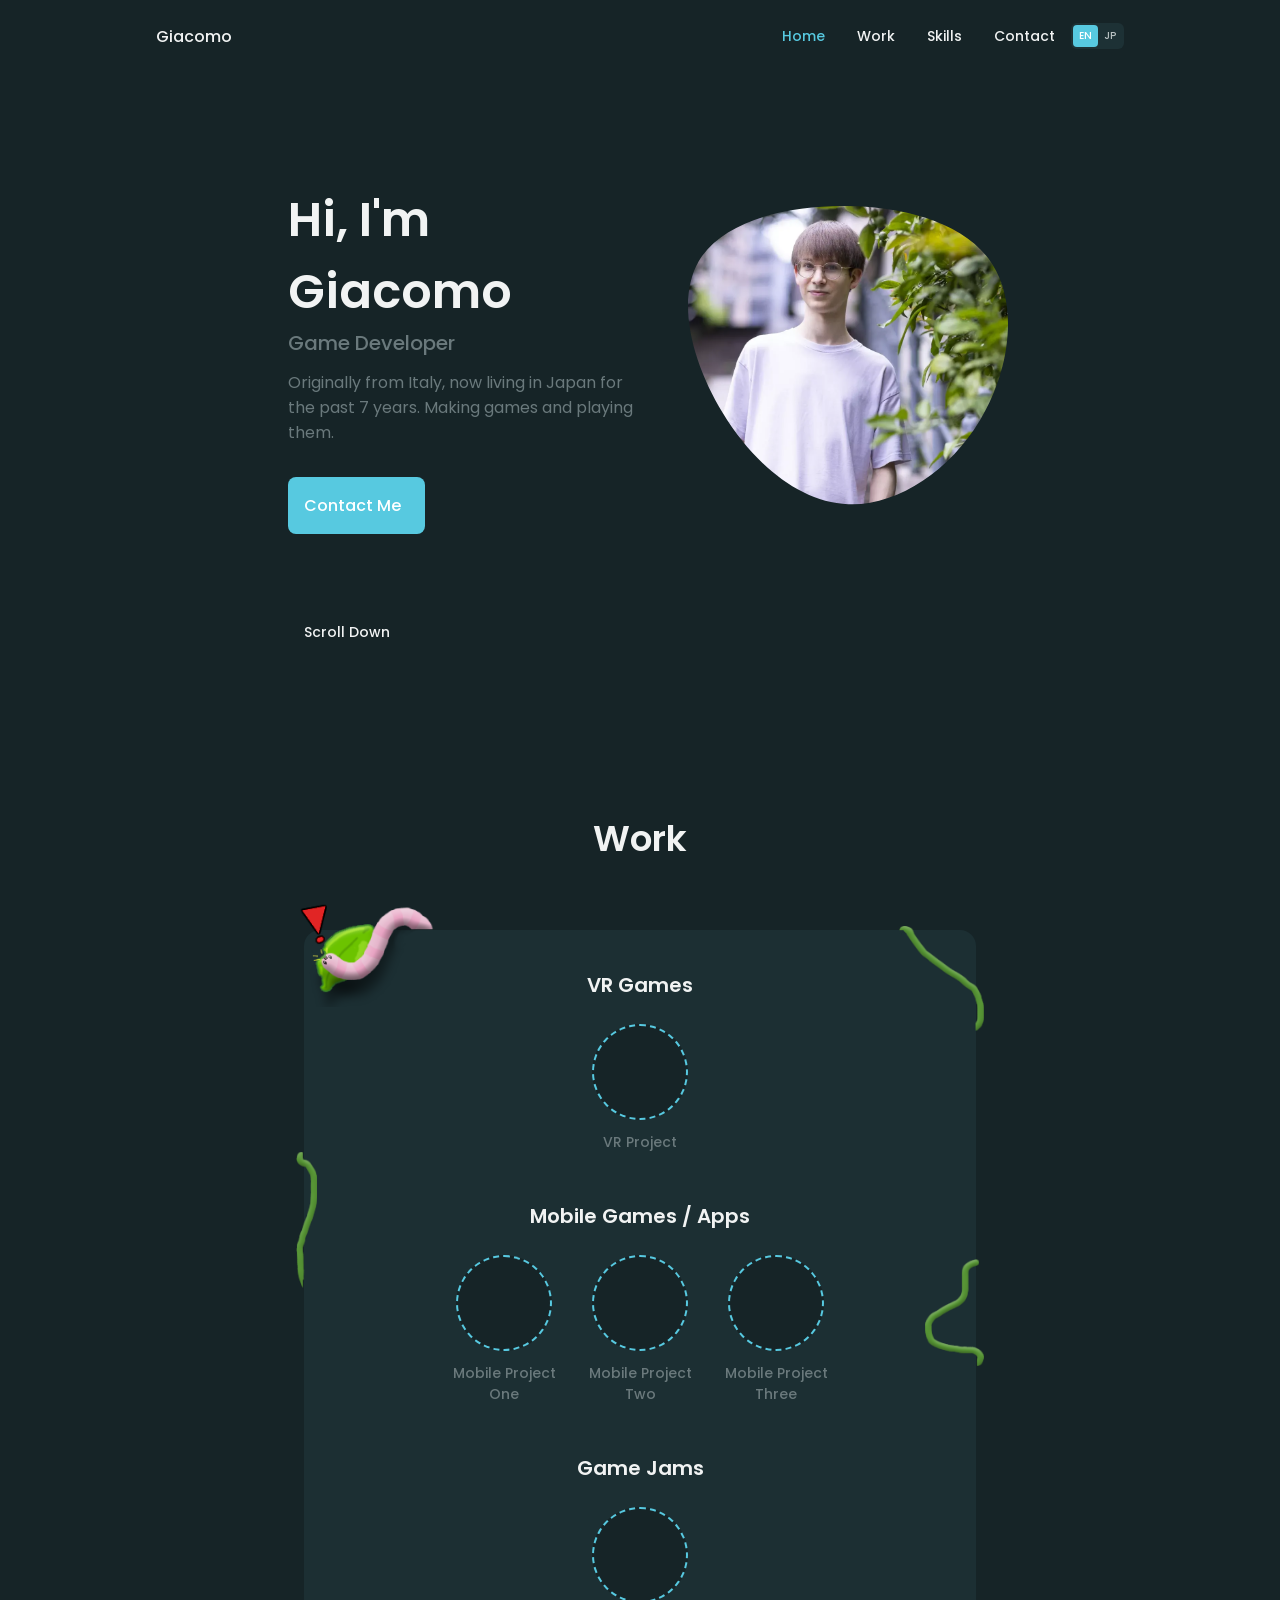
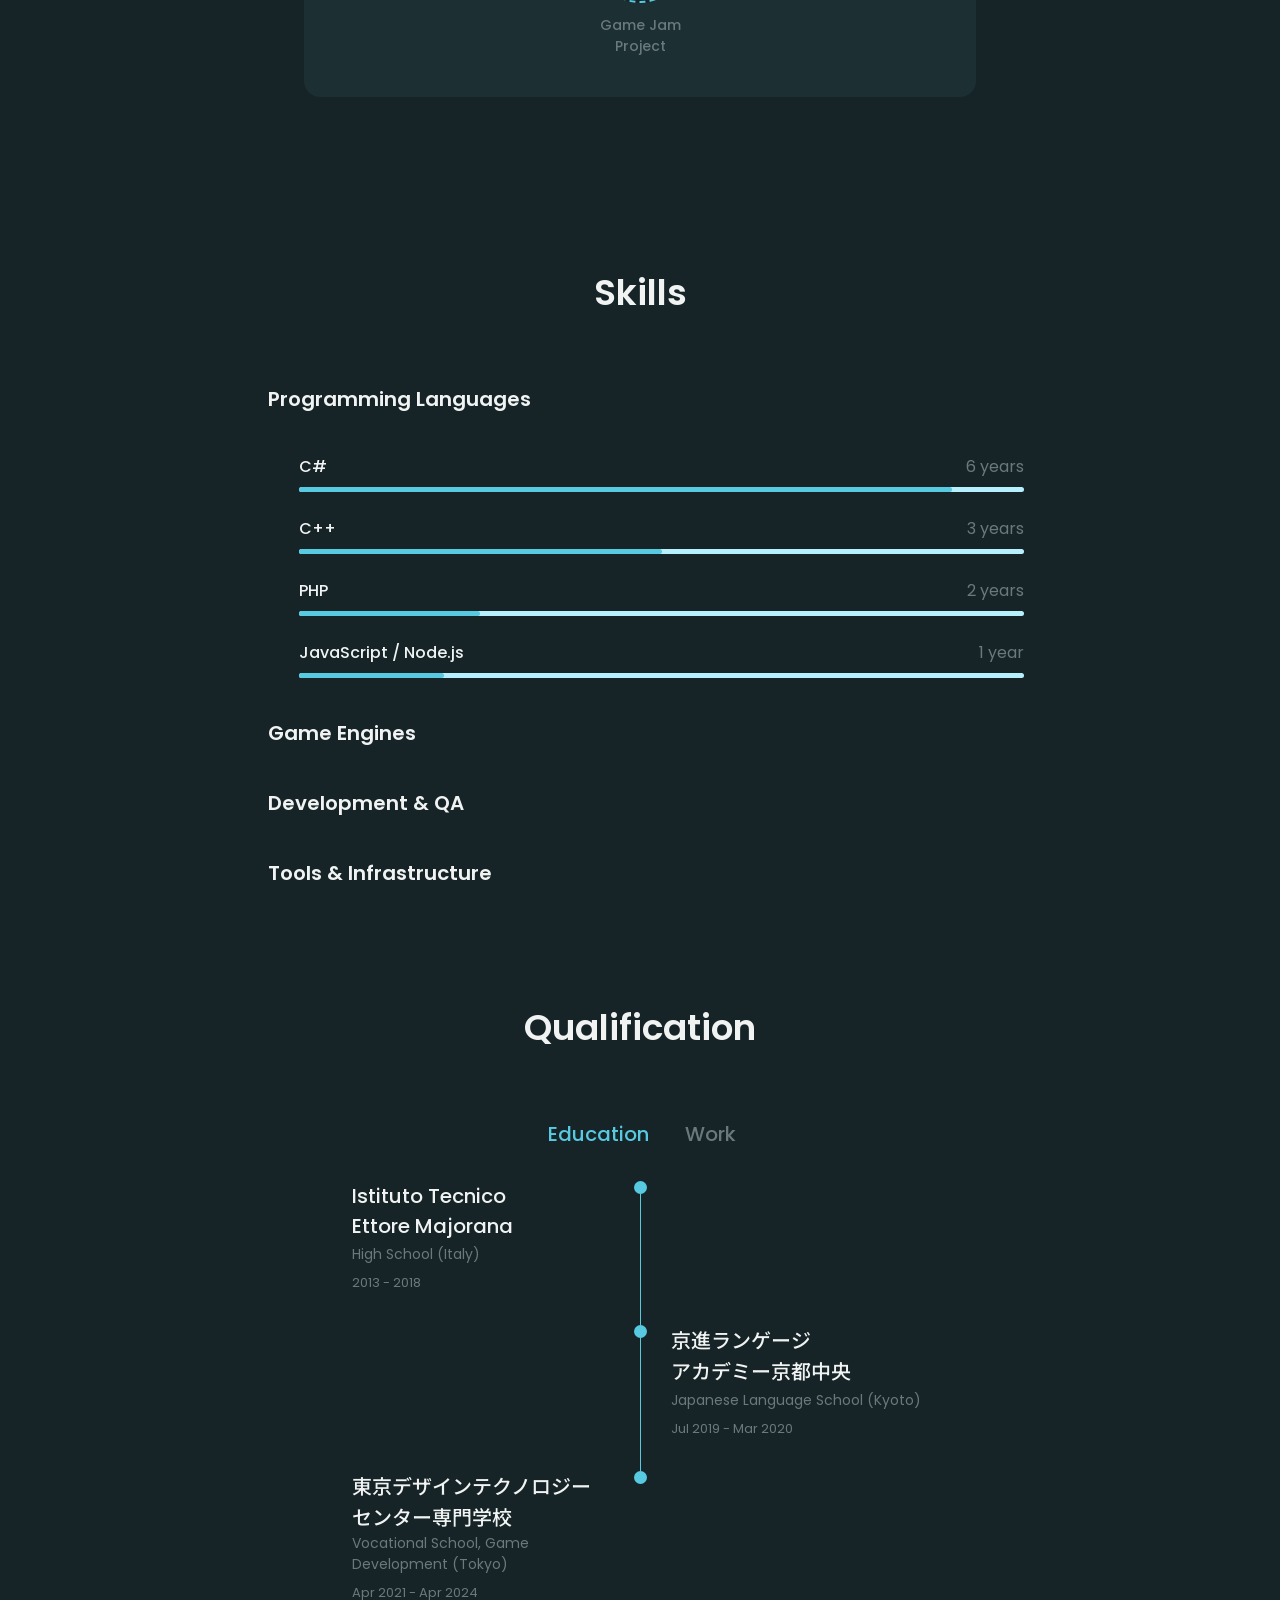
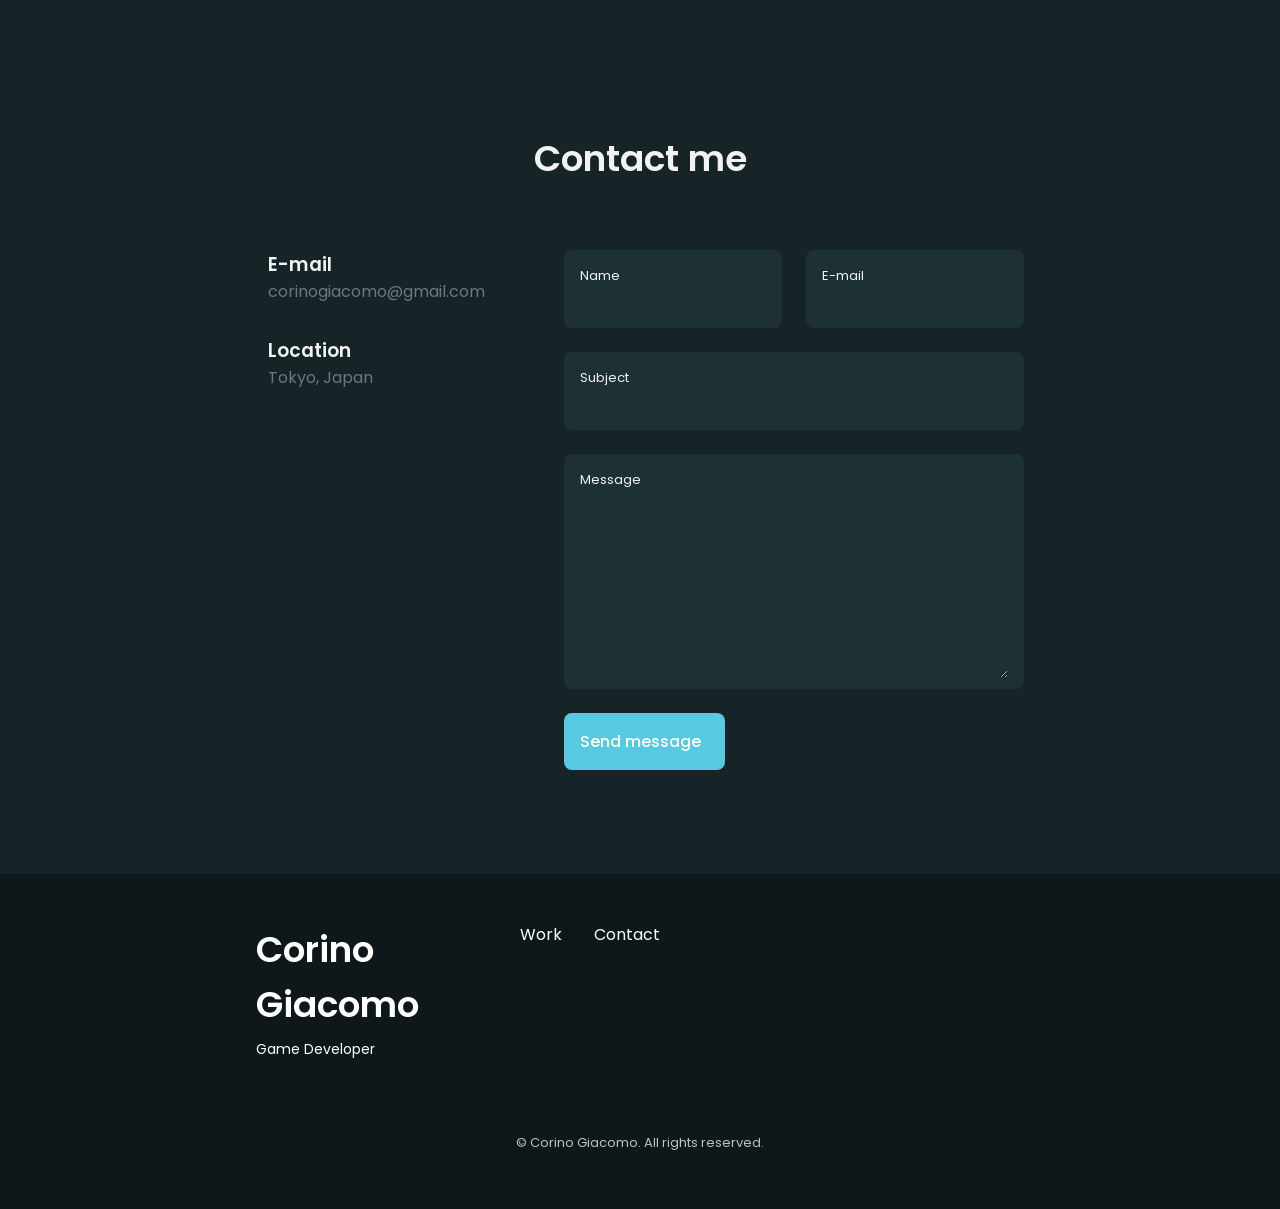
==== commit 2fa148e7: "fix: padding fixes for qualification section" ====
--- a/index.html
+++ b/index.html
@@ -334,7 +334,7 @@
              <div class="qualification__data">
                  <div>
                      <h3 class="qualification__title" data-i18n="qualification.edu1.name">Istituto Tecnico Ettore Majorana</h3>
-                     <span class="qualification__subtitle" data-i18n="qualification.edu1.detail">High School - Italy</span>
+                     <span class="qualification__subtitle" data-i18n="qualification.edu1.detail">High School (Italy)</span>
                      <div class="qualification__calendar">
                         <i class="uil uil-calendar-alt"></i>
                         <span data-i18n="qualification.edu1.date">2013 - 2018</span>
@@ -356,8 +356,8 @@
                 </div>
 
                 <div>
-                    <h3 class="qualification__title" data-i18n="qualification.edu2.name">京進ランゲージアカデミー京都中央</h3>
-                    <span class="qualification__subtitle" data-i18n="qualification.edu2.detail">Japanese Language School - Kyoto</span>
+                    <h3 class="qualification__title" data-i18n="qualification.edu2.name">京進ランゲージ&#8203;アカデミー&#8203;京都中央</h3>
+                    <span class="qualification__subtitle" data-i18n="qualification.edu2.detail">Japanese Language School (Kyoto)</span>
                     <div class="qualification__calendar">
                        <i class="uil uil-calendar-alt"></i>
                        <span data-i18n="qualification.edu2.date">Jul 2019 - Mar 2020</span>
@@ -368,8 +368,8 @@
             <!--==================== EDUCATION 3 ====================-->
             <div class="qualification__data">
                 <div>
-                    <h3 class="qualification__title" data-i18n="qualification.edu3.name">東京デザインテクノロジーセンター専門学校</h3>
-                    <span class="qualification__subtitle" data-i18n="qualification.edu3.detail">Vocational school, Game Development - Tokyo</span>
+                    <h3 class="qualification__title" data-i18n="qualification.edu3.name">東京デザイン&#8203;テクノロジー&#8203;センター&#8203;専門学校</h3>
+                    <span class="qualification__subtitle" data-i18n="qualification.edu3.detail">Vocational School, Game Development (Tokyo)</span>
                     <div class="qualification__calendar">
                        <i class="uil uil-calendar-alt"></i>
                        <span data-i18n="qualification.edu3.date">Apr 2021 - Apr 2024</span>
@@ -389,7 +389,7 @@
                 <div class="qualification__data">
                     <div>
                         <h3 class="qualification__title" data-i18n="qualification.job1.name">Ni.Co S.r.l</h3>
-                        <span class="qualification__subtitle" data-i18n="qualification.job1.detail">Web Programmer - Turin, Italy</span>
+                        <span class="qualification__subtitle" data-i18n="qualification.job1.detail">Web Programmer (Turin, Italy)</span>
                         <span class="qualification__description" data-i18n="qualification.job1.description">Internship. Web programmer for a bank surveillance application.</span>
                         <div class="qualification__calendar">
                            <i class="uil uil-calendar-alt"></i>
@@ -413,7 +413,7 @@
 
                    <div>
                        <h3 class="qualification__title" data-i18n="qualification.job2.name">Mankind Games</h3>
-                       <span class="qualification__subtitle" data-i18n="qualification.job2.detail">Game Programmer - Tokyo, Japan</span>
+                       <span class="qualification__subtitle" data-i18n="qualification.job2.detail">Game Programmer (Tokyo, Japan)</span>
                        <span class="qualification__description" data-i18n="qualification.job2.description">Game programmer working with Unity3D and Unreal Engine 4.</span>
                        <div class="qualification__calendar">
                           <i class="uil uil-calendar-alt"></i>
--- a/packages/css/styles.css
+++ b/packages/css/styles.css
@@ -533,9 +533,12 @@
   column-gap: 1.5rem;
 }
 
+/* keep-all confines Japanese wrapping to the U+200B points in translations.js;
+   overflow-wrap is the last resort so nothing spills out of the column */
 .qualification__title {
   font-size: var(--h3-font-size);
   font-weight: var(--font-medium);
+  word-break: keep-all;
   overflow-wrap: anywhere;
 }
 
@@ -544,6 +547,8 @@
   font-size: var(--small-font-size);
   color: var(--text-color);
   margin-bottom: var(--mb-0-5);
+  word-break: keep-all;
+  overflow-wrap: anywhere;
 }
 
 .qualification__description {
@@ -1015,7 +1020,7 @@
 
   .qualification__sections {
     display: grid;
-    grid-template-columns: 0.6fr;
+    grid-template-columns: 0.8fr;
     justify-content: center;
   }
 
@@ -1092,7 +1097,7 @@
     }
 
     .qualification__sections {
-      grid-template-columns: 0.5fr;
+      grid-template-columns: 0.75fr;
     }
     .footer__container {
       grid-template-columns: repeat(3, 1fr);
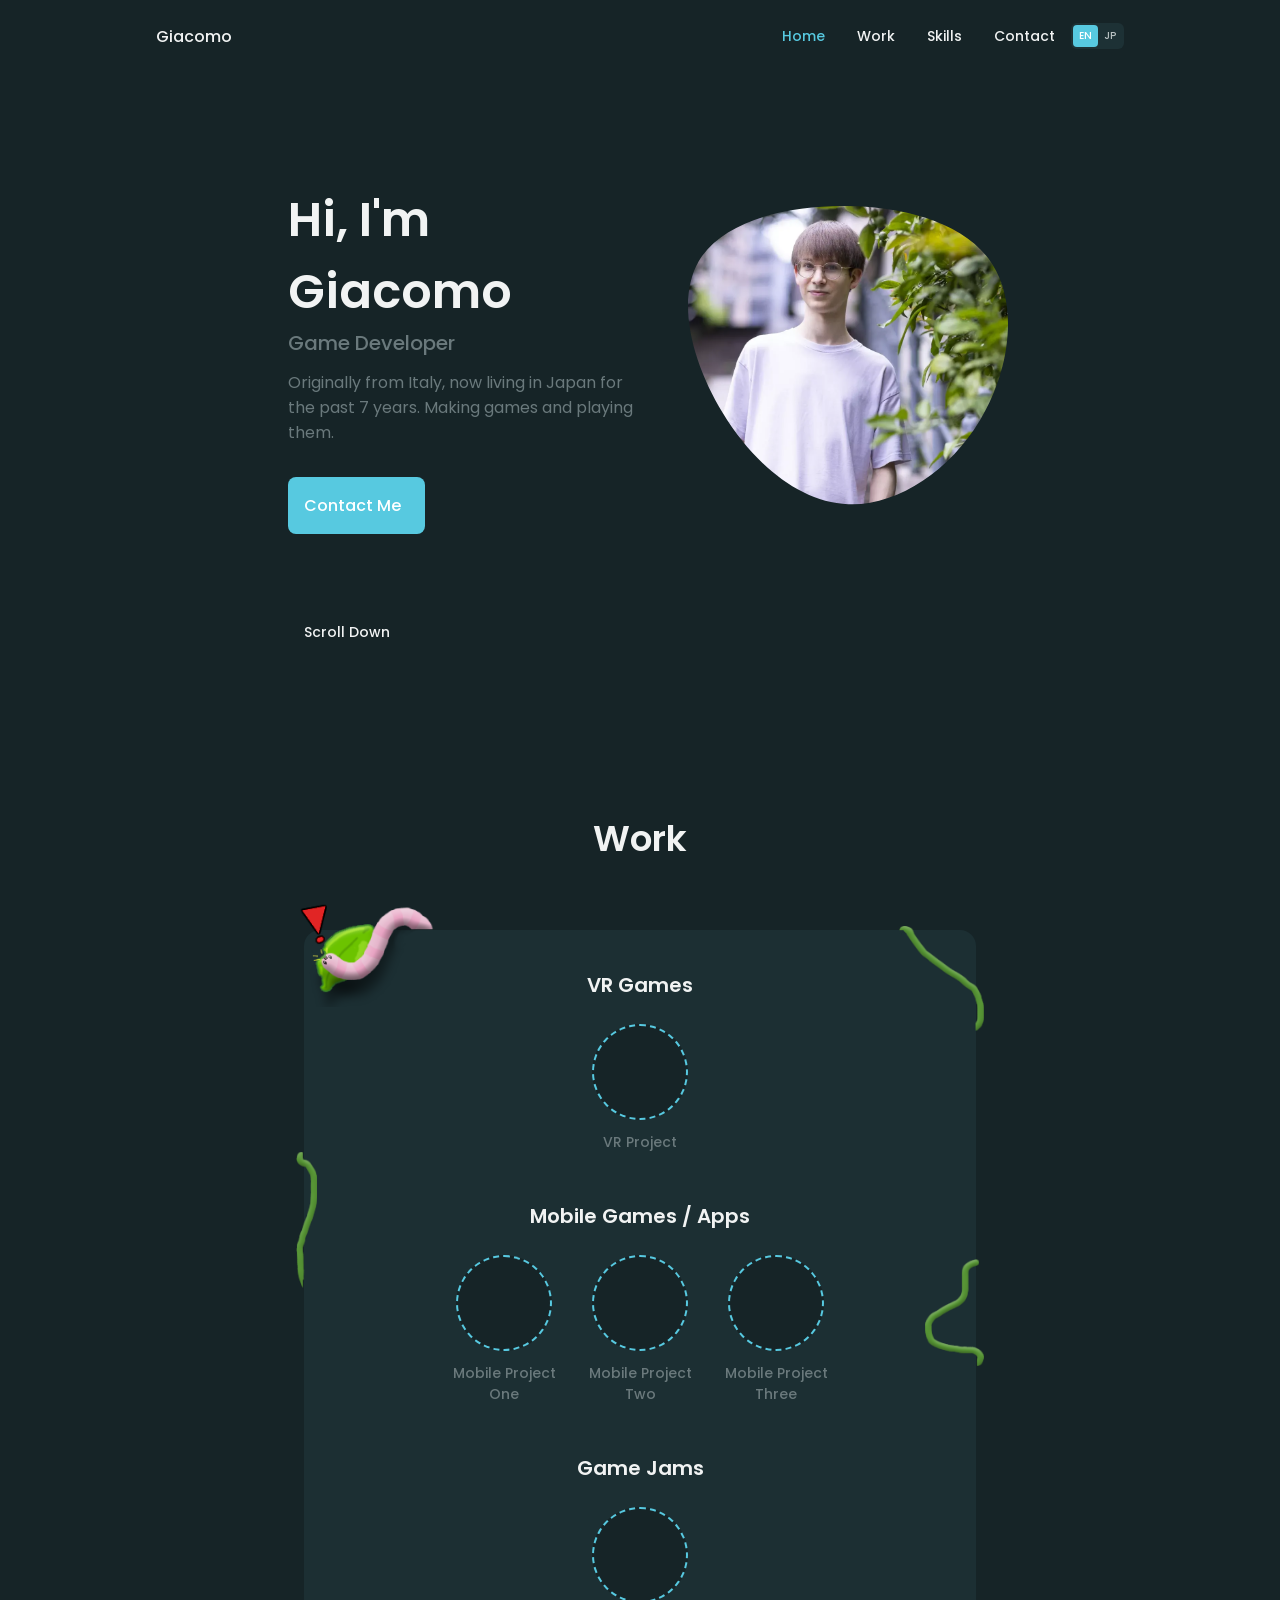
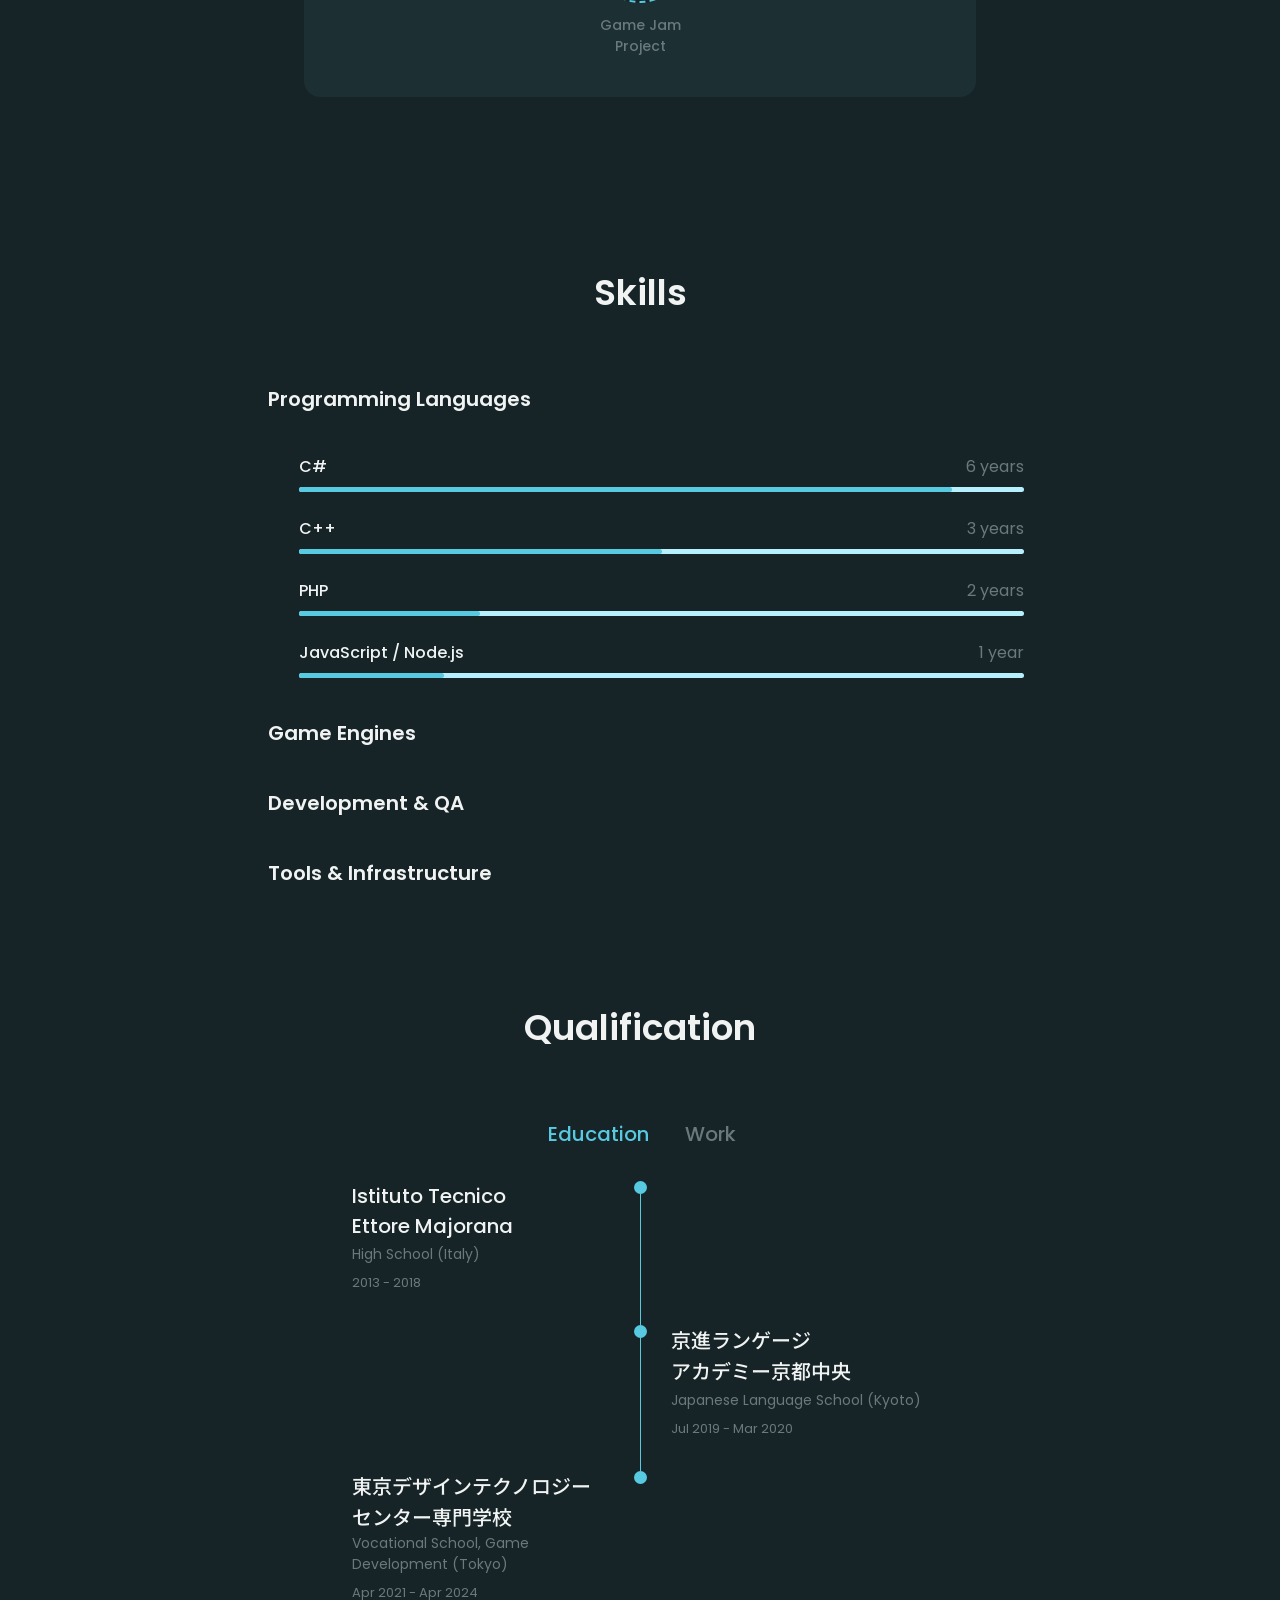
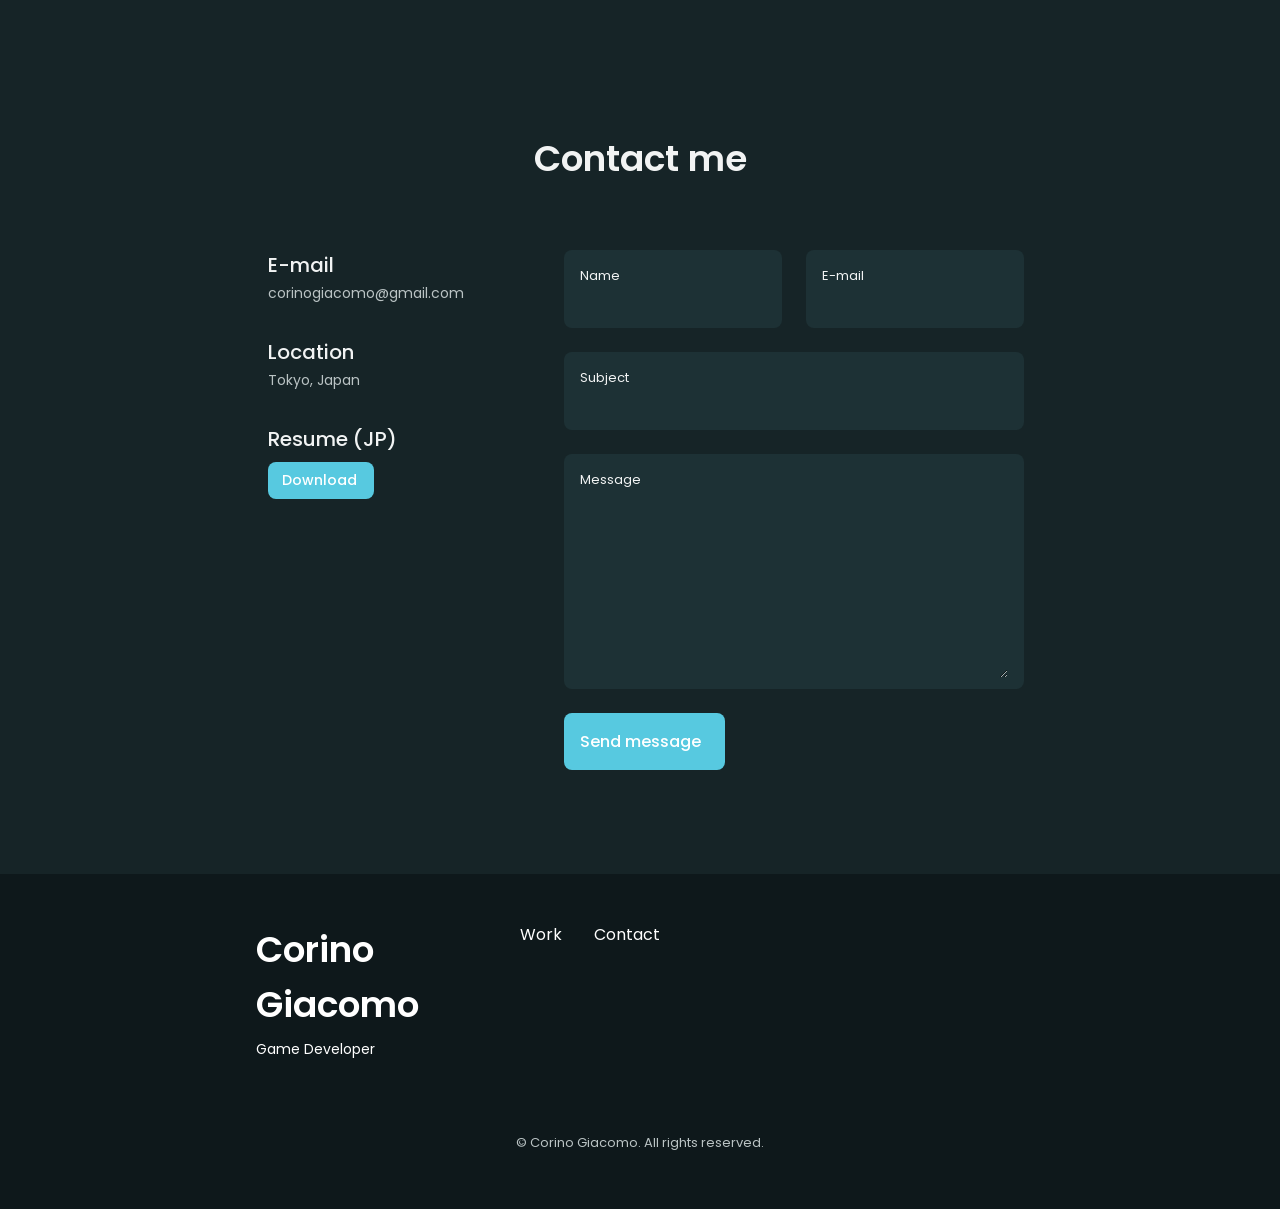
==== commit 2cc2ed11: "feat: add resume download button" ====
--- a/index.html
+++ b/index.html
@@ -439,7 +439,7 @@
 
                         <div>
                             <h3 class="contact__title" data-i18n="contact.email">E-mail</h3>
-                            <span class="contatc__subtitle">corinogiacomo@gmail.com</span>
+                            <span class="contact__subtitle">corinogiacomo@gmail.com</span>
                         </div>
                     </div>
 
@@ -448,7 +448,22 @@
 
                         <div>
                             <h3 class="contact__title" data-i18n="contact.location">Location</h3>
-                            <span class="contatc__subtitle" data-i18n="contact.locationValue">Tokyo, Japan</span>
+                            <span class="contact__subtitle" data-i18n="contact.locationValue">Tokyo, Japan</span>
+                        </div>
+                    </div>
+
+                    <div class="contact__information">
+                        <i class="uil uil-file-alt contact__icon"></i>
+
+                        <div>
+                            <h3 class="contact__title" data-i18n="contact.resume">Resume (JP)</h3>
+                            <a class="button button--flex button--small contact__download"
+                               href="./packages/documents/%E3%82%B3%E3%83%AA%E3%83%8E%E3%82%B8%E3%83%A3%E3%82%B3%E3%83%A2%E5%B1%A5%E6%AD%B4%E6%9B%B82026.pdf"
+                               download="コリノジャコモ履歴書2026.pdf"
+                               type="application/pdf">
+                                <span data-i18n="contact.resumeDownload">Download</span>
+                                <i class="uil uil-import button__icon"></i>
+                            </a>
                         </div>
                     </div>
                 </div>
--- a/packages/css/styles.css
+++ b/packages/css/styles.css
@@ -809,7 +809,7 @@
   margin-right: var(--mb-0-75);
 }
 
-.content__title {
+.contact__title {
   font-size: var(--h3-font-size);
   font-weight: var(--font-medium);
 }
@@ -817,6 +817,17 @@
 .contact__subtitle {
   font-size: var(--small-font-size);
   color: var(--text-color-light);
+}
+
+.contact__download {
+  margin-top: var(--mb-0-5);
+  padding: 0.5rem 0.85rem;
+  font-size: var(--small-font-size);
+}
+
+.contact__download .button__icon {
+  font-size: 1rem;
+  margin-left: var(--mb-0-25);
 }
 
 .contact__content {
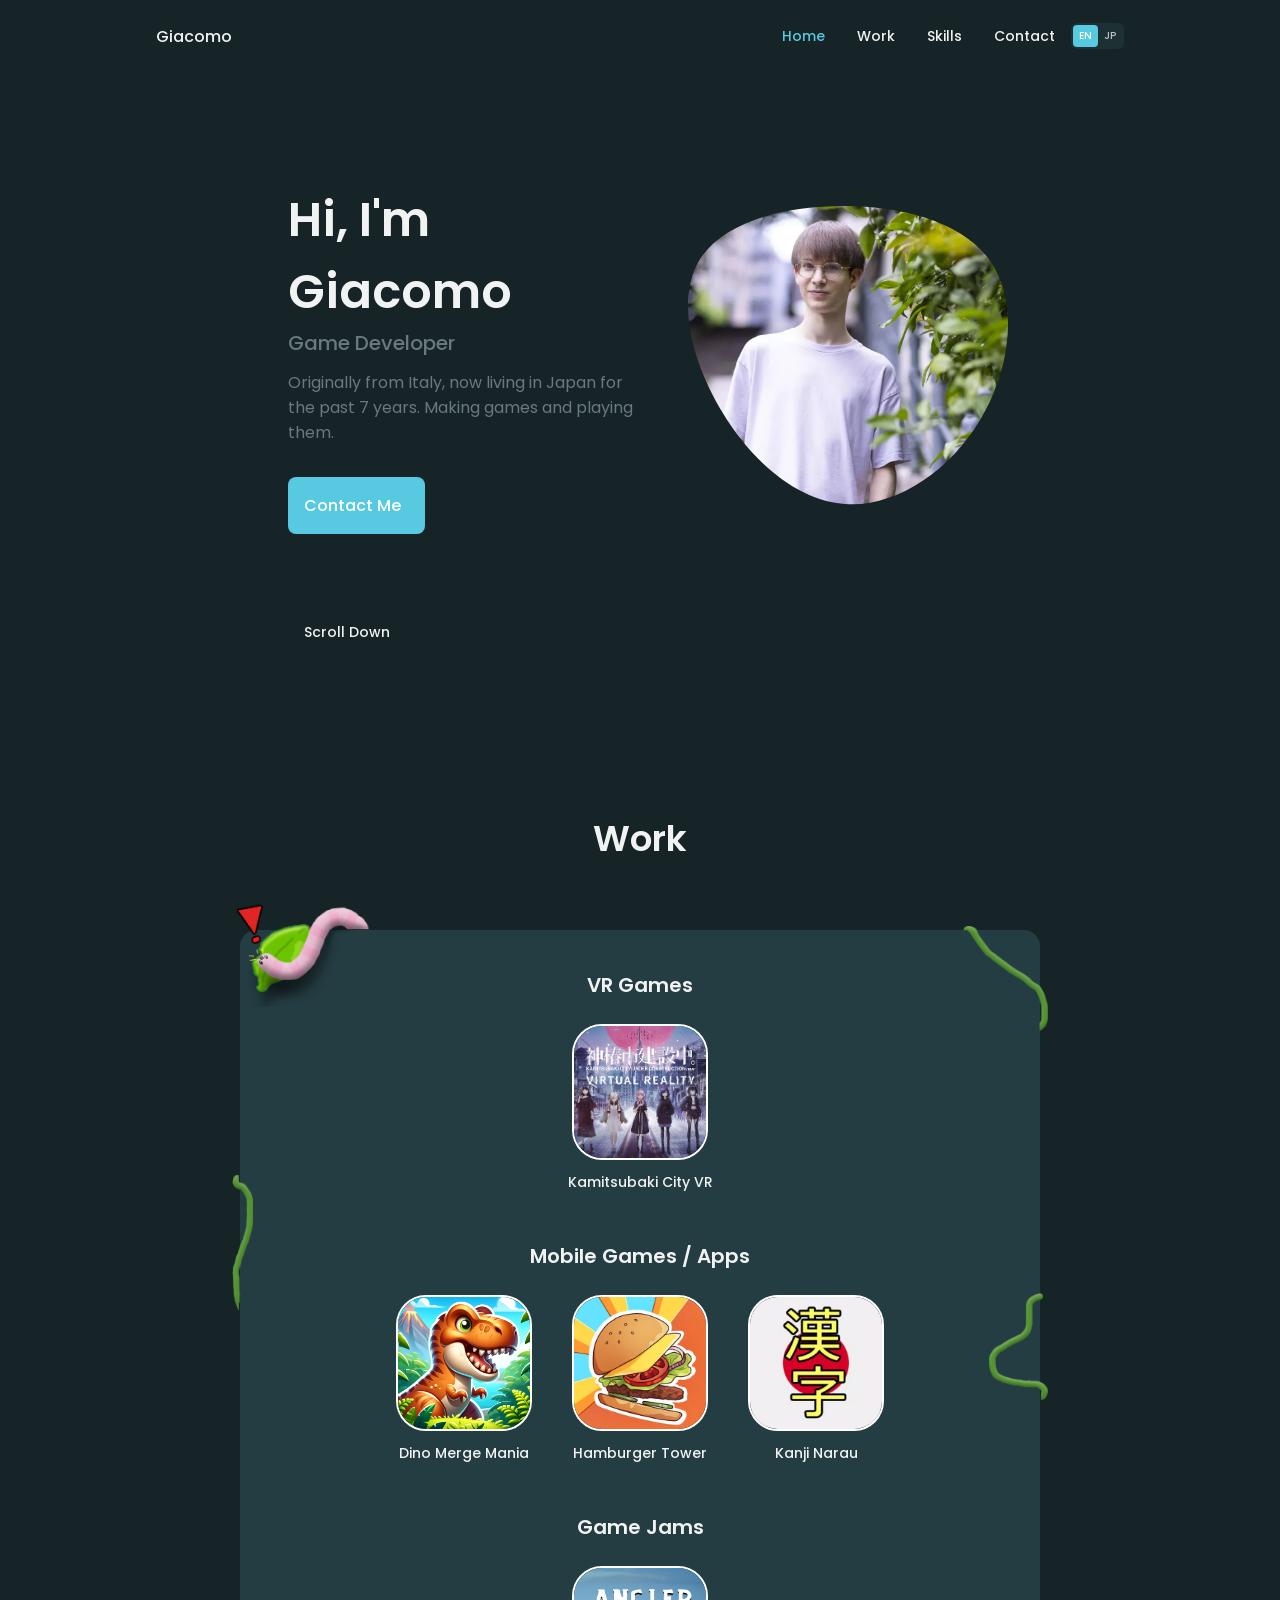
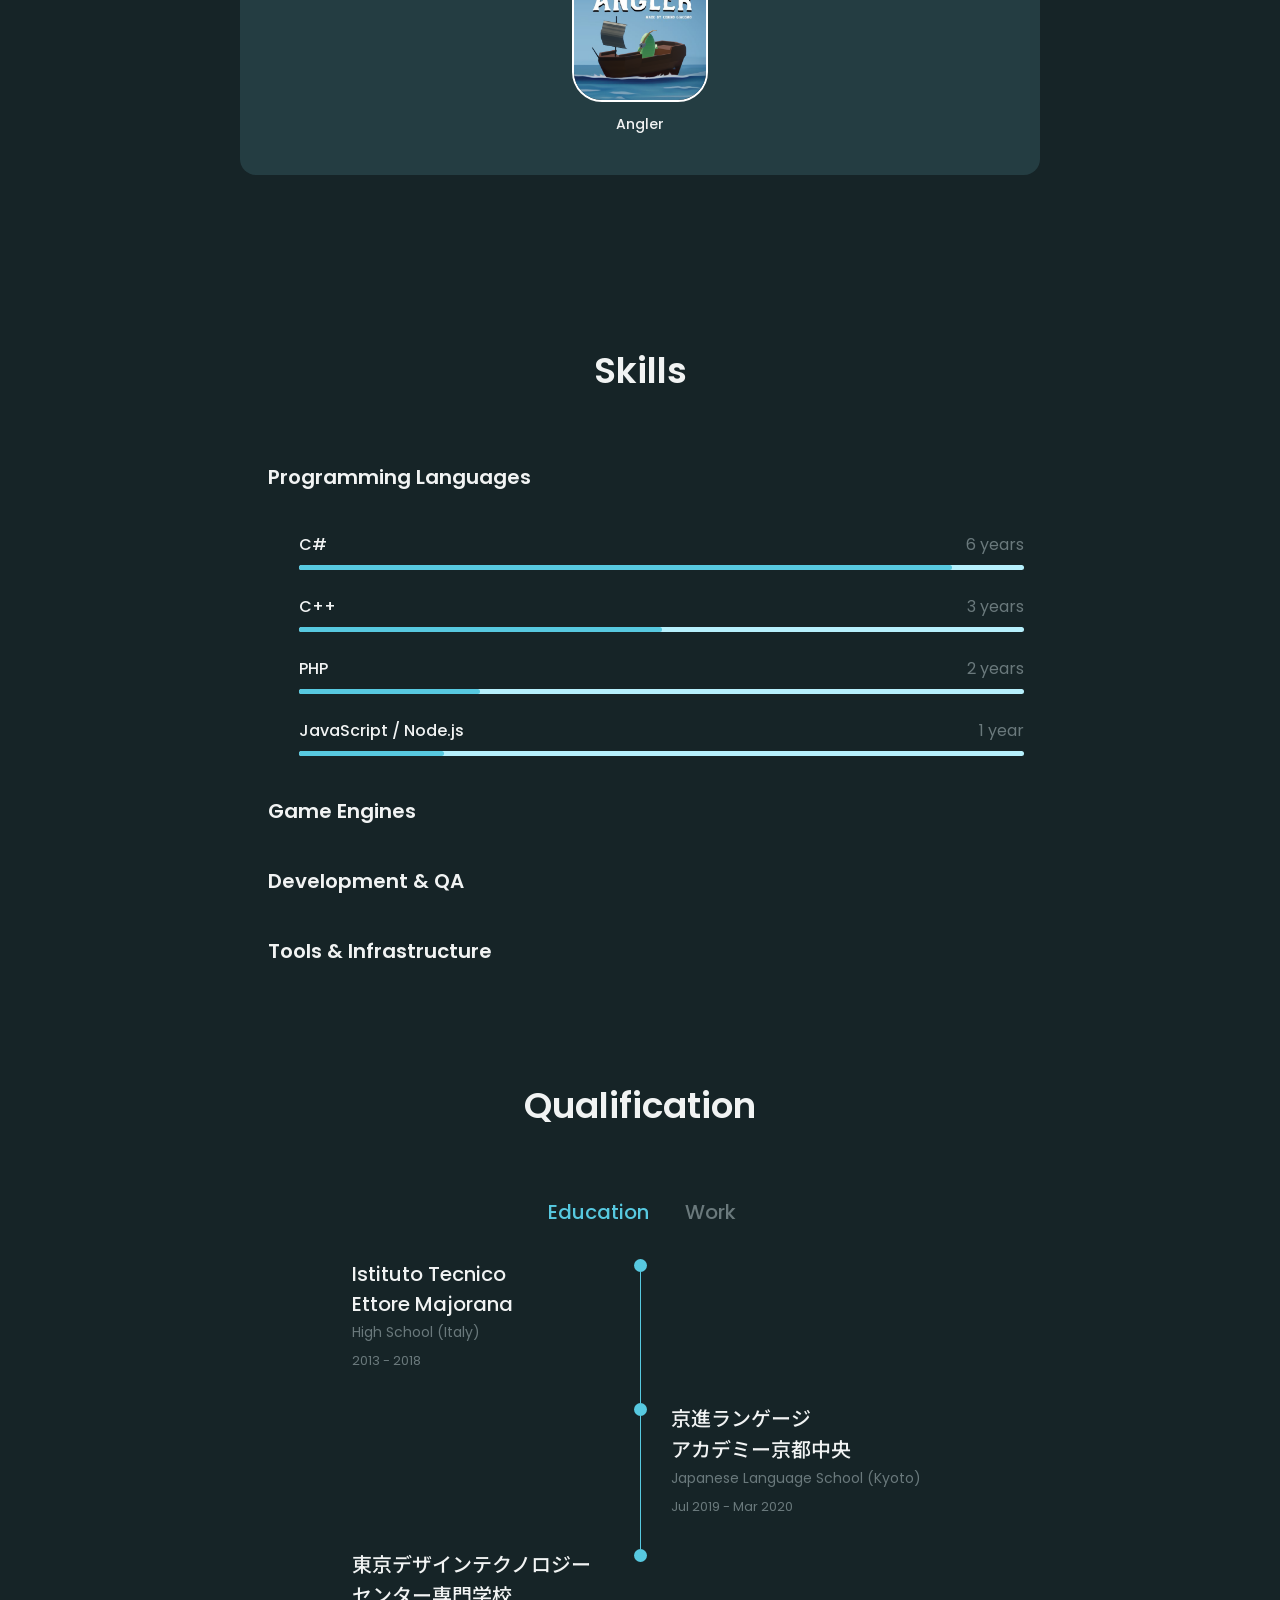
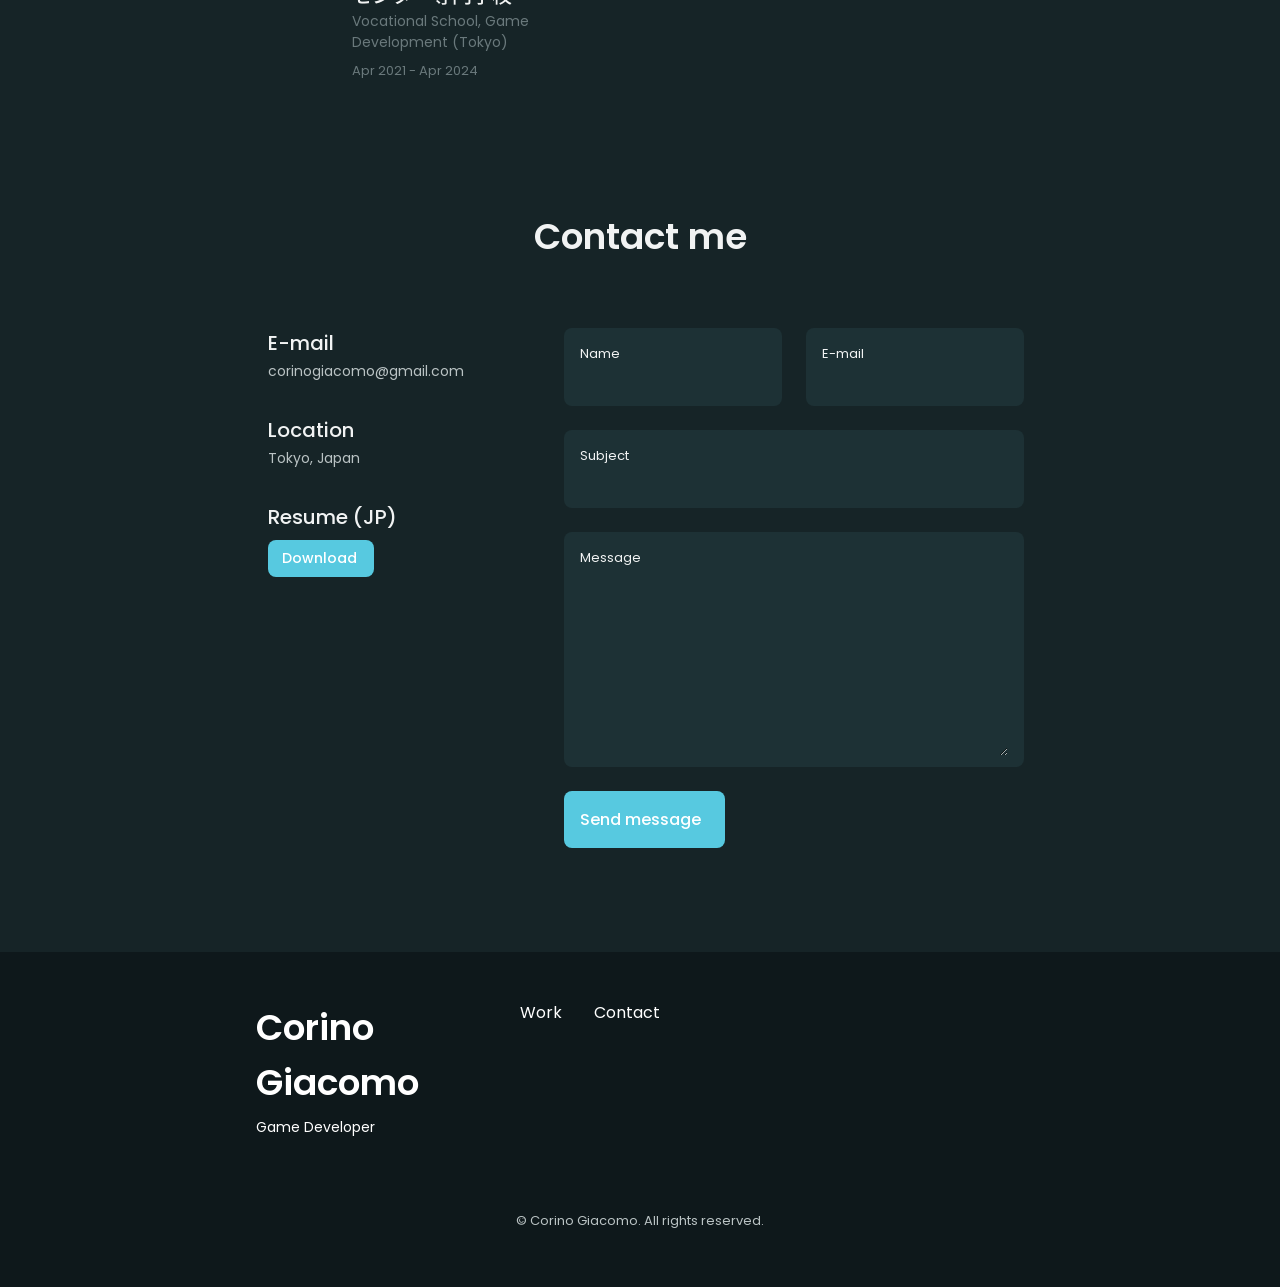
==== commit fe561fac: "fix: refactor project page structure to be one page per project for cleaner implementation" ====
--- a/index.html
+++ b/index.html
@@ -548,8 +548,15 @@
     <script src="./packages/js/translations.js"></script>
     <script src="./packages/js/i18n.js"></script>
 
+    <!--==================== PROJECTS ====================-->
+    <script src="./packages/js/project-registry.js"></script>
+    <script src="./packages/js/projects/kamitsubaki.js"></script>
+    <script src="./packages/js/projects/dino-merge-mania.js"></script>
+    <script src="./packages/js/projects/hamburger-tower.js"></script>
+    <script src="./packages/js/projects/kanji-narau.js"></script>
+    <script src="./packages/js/projects/angler.js"></script>
+
     <!--==================== CONTENT ====================-->
-    <script src="./packages/js/projects.js"></script>
     <script src="./packages/js/work.js"></script>
 
     <!--==================== MAIN JS ====================-->
--- a/packages/css/styles.css
+++ b/packages/css/styles.css
@@ -23,6 +23,9 @@
   --scroll-bar-color: hsl(var(--hue-color), 12%, 48%);
   --scroll-thumb-color: hsl(var(--hue-color), 12%, 36%);
 
+  /* Corner rounding shared by the work grid tiles and the project page hero */
+  --thumb-radius: 22%;
+
   /*========== Font and typography ==========*/
   --body-font: "Poppins", "Noto Sans JP", sans-serif;
 
@@ -604,12 +607,14 @@
   --vine-scale: 0.7;
   --vine-out: 0.4rem;
   --worm-width: 7rem;
+  --item-width: 7rem;
+  --thumb-size: 6rem;
   position: relative;
   width: min(34rem, 100% - 3rem);
   margin-inline: auto;
   padding: var(--mb-2-5);
   border-radius: 1rem;
-  background-color: #1c2f33;
+  background-color: hsl(var(--hue-color), 29%, 20%);
 }
 
 .work__worm {
@@ -676,7 +681,7 @@
 
 .work__items {
   display: grid;
-  grid-template-columns: repeat(auto-fit, 7rem);
+  grid-template-columns: repeat(auto-fit, var(--item-width));
   justify-content: center;
   align-items: start;
   gap: var(--mb-2) var(--mb-1-5);
@@ -687,9 +692,9 @@
   justify-items: center;
   align-content: start;
   row-gap: var(--mb-0-75);
-  width: 7rem;
+  width: var(--item-width);
   text-align: center;
-  color: var(--text-color);
+  color: var(--title-color);
   transition: 0.3s;
 }
 
@@ -698,11 +703,12 @@
   color: var(--first-color);
 }
 
-/* Darker than the panel behind it, so an empty circle still reads as a shape */
+/* Darker than the panel behind it, so an empty tile still reads as a shape */
 .work__thumb {
-  width: 6rem;
-  height: 6rem;
-  border-radius: 50%;
+  width: var(--thumb-size);
+  height: var(--thumb-size);
+  border: 2px solid #fff;
+  border-radius: var(--thumb-radius);
   overflow: hidden;
   background-color: var(--body-color);
   transition: 0.3s;
@@ -750,7 +756,8 @@
 .project__thumb {
   width: 9rem;
   height: 9rem;
-  border-radius: 50%;
+  border: 2px solid #fff;
+  border-radius: var(--thumb-radius);
   overflow: hidden;
   background-color: var(--container-color);
   margin-bottom: var(--mb-1-5);
@@ -764,6 +771,85 @@
   width: 100%;
   height: 100%;
   object-fit: cover;
+}
+
+/* Both blocks collapse when the project has no video / no carousel images */
+.project__video:empty,
+.project__carousel:empty {
+  display: none;
+}
+
+.project__video {
+  aspect-ratio: 16 / 9;
+  margin-bottom: var(--mb-1-5);
+  border-radius: 0.75rem;
+  overflow: hidden;
+  background-color: var(--container-color);
+}
+
+.project__video iframe {
+  display: block;
+  width: 100%;
+  height: 100%;
+  border: 0;
+}
+
+.project__carousel {
+  margin-bottom: var(--mb-1-5);
+}
+
+.carousel__track {
+  position: relative;
+  aspect-ratio: 16 / 9;
+  border-radius: 0.75rem;
+  overflow: hidden;
+  background-color: var(--container-color);
+}
+
+.carousel__slide {
+  position: absolute;
+  inset: 0;
+  width: 100%;
+  height: 100%;
+  object-fit: cover;
+  opacity: 0;
+  transition: opacity 0.6s;
+}
+
+.carousel__slide--active {
+  opacity: 1;
+}
+
+.carousel__dots {
+  display: flex;
+  justify-content: center;
+  gap: var(--mb-0-5);
+  margin-top: var(--mb-0-75);
+}
+
+.carousel__dot {
+  width: 0.6rem;
+  height: 0.6rem;
+  padding: 0;
+  border: none;
+  border-radius: 50%;
+  background-color: var(--text-color);
+  cursor: pointer;
+  transition: 0.3s;
+}
+
+.carousel__dot:hover {
+  background-color: var(--text-color-light);
+}
+
+.carousel__dot--active {
+  background-color: var(--first-color);
+}
+
+@media (prefers-reduced-motion: reduce) {
+  .carousel__slide {
+    transition: none;
+  }
 }
 
 .project__title {
@@ -791,6 +877,7 @@
 
 .project__body {
   max-width: 40rem;
+  margin-inline: auto;
 }
 
 /*==================== CONTACT ME ====================*/
@@ -1011,6 +1098,12 @@
 
 /* For medium devices */
 @media screen and (min-width: 568px) {
+  .work__panel {
+    --item-width: 9.5rem;
+    --thumb-size: 8.5rem;
+    width: min(40rem, 100% - 3rem);
+  }
+
   .home__content {
     grid-template-columns: max-content 1fr 1fr;
   }
@@ -1136,7 +1229,7 @@
     --vine-scale: 0.85;
     --vine-out: 0.5rem;
     --worm-width: 9rem;
-    width: min(42rem, 100% - 3rem);
+    width: min(50rem, 100% - 3rem);
   }
 
   body {
